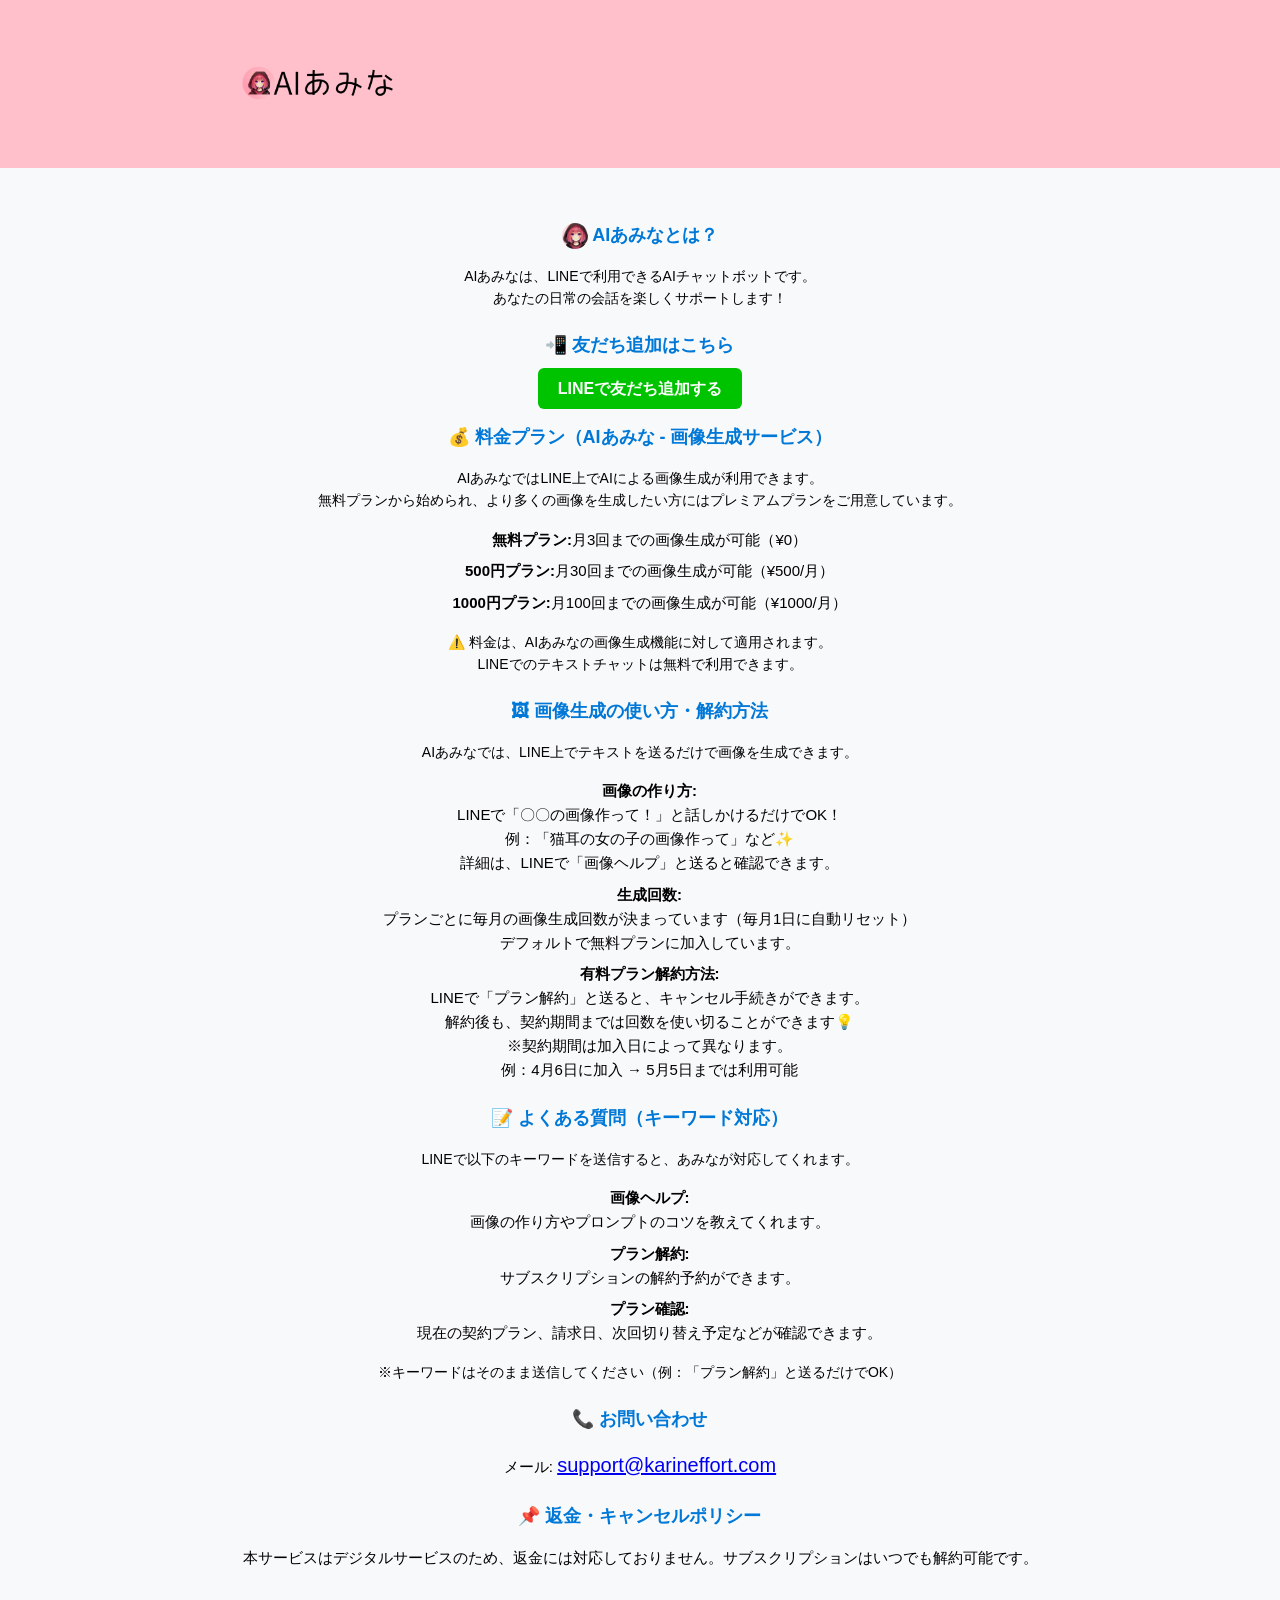
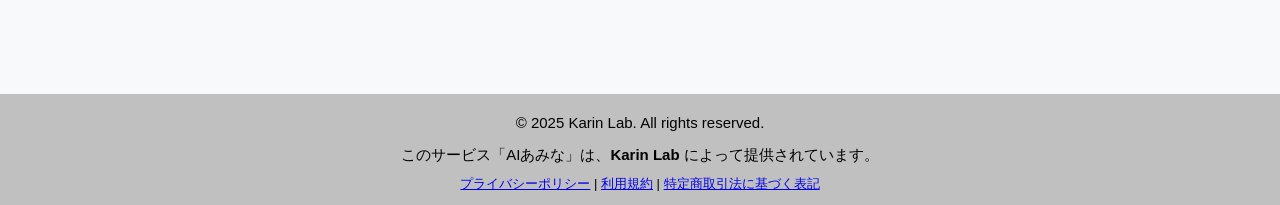
==== index.html @ 881b675d "Initial migration of AI Amina site Co-Authored-By: Claude Sonnet 4.6 <noreply@anthropic.com>" ====
<!DOCTYPE html>
<html lang="ja">
<head>
    <meta charset="UTF-8">
    <meta name="viewport" content="width=device-width, initial-scale=1.0">
    <meta name="description" content="AIあみなは、LINEで使えるAIチャットボットです。雑談や相談ができるだけでなく、アニメ風の画像も生成できます。無料プランあり。LINEで癒し系AIと話してみよう！">
    <meta name="google-site-verification" content="UR9AKXndNrSFl04kPsN54K4czgOaKLCCL823sKUUVfA" />
    <meta name="robots" content="index, follow">
    <title>AIあみな｜LINEで話せるAIチャットボット｜画像生成・雑談対応</title>
    <link rel="canonical" href="https://karin-lab.netlify.app/ai_amina/" />
    <link rel="stylesheet" href="style.css">
    <link rel="icon" type="image/x-icon" href="/ai_amina/favicon.ico">
</head>
<body>

  <header id="header">
    <div class="container header-flex">
      <a href="/ai_amina/" class="logo-link">
        <img src="images/AI_amina_logo.png" alt="AIあみな ロゴ" class="site-logo" />
      </a>
    </div>
</header>

    <div class="container">
        <h2><img src="images/AI_Amina_1.png" alt="AIあみなアイコン" class="circle-icon">
             AIあみなとは？
        </h2>
        <p>AIあみなは、LINEで利用できるAIチャットボットです。
          <br>あなたの日常の会話を楽しくサポートします！
        </p>

        <h2>📲 友だち追加はこちら</h2>
        <div class="qr-code">
        <a href="https://page.line.me/349hkgne" target="_blank" style="background-color: #00c300; color: white; padding: 12px 20px; border-radius: 6px; text-decoration: none; font-weight: bold;">
            LINEで友だち追加する
        </a>
        </div>

        <h2>💰 料金プラン（AIあみな - 画像生成サービス）</h2>
        <p>AIあみなではLINE上でAIによる画像生成が利用できます。<br>
          無料プランから始められ、より多くの画像を生成したい方にはプレミアムプランをご用意しています。
        </p>
        <ul>
            <li><strong class="plan-name">無料プラン:</strong><span class="plan-desc">月3回までの画像生成が可能（¥0）</span></li>
            <li><strong class="plan-name">500円プラン:</strong><span class="plan-desc">月30回までの画像生成が可能（¥500/月）</span></li>
            <li><strong class="plan-name">1000円プラン:</strong><span class="plan-desc">月100回までの画像生成が可能（¥1000/月）</span></li>
          </ul>
        <p>⚠️ 料金は、AIあみなの画像生成機能に対して適用されます。<br>LINEでのテキストチャットは無料で利用できます。</p>
        

        <div class="image_plan">
        <h2>🖼 画像生成の使い方・解約方法</h2>
        <p>AIあみなでは、LINE上でテキストを送るだけで画像を生成できます。</p>
        <ul>
          <li><strong>画像の作り方:</strong><br>
            LINEで「〇〇の画像作って！」と話しかけるだけでOK！<br>
            例：「猫耳の女の子の画像作って」など✨<br>
            詳細は、LINEで「画像ヘルプ」と送ると確認できます。
          </li>
          <li><strong>生成回数:</strong><br>
            プランごとに毎月の画像生成回数が決まっています（毎月1日に自動リセット）<br>
            デフォルトで無料プランに加入しています。
          </li>
          <li><strong>有料プラン解約方法:</strong><br>
            LINEで「プラン解約」と送ると、キャンセル手続きができます。<br>
            解約後も、契約期間までは回数を使い切ることができます💡<br>
            ※契約期間は加入日によって異なります。<br>
            例：4月6日に加入 → 5月5日までは利用可能
          </li>
        </ul>
      </div>

      <div class="help">
      <h2>📝 よくある質問（キーワード対応）</h2>
      <p>LINEで以下のキーワードを送信すると、あみなが対応してくれます。</p>
      <ul>
        <li><strong>画像ヘルプ:</strong><br>画像の作り方やプロンプトのコツを教えてくれます。</li>
        <li><strong>プラン解約:</strong><br>サブスクリプションの解約予約ができます。</li>
        <li><strong>プラン確認:</strong><br>現在の契約プラン、請求日、次回切り替え予定などが確認できます。</li>
      </ul>
      <p>※キーワードはそのまま送信してください（例：「プラン解約」と送るだけでOK）</p>
    </div>

        <div class="contact">
        <h2>📞 お問い合わせ</h2>
        <p>メール: 
            <a href="mailto:support@karineffort.com?subject=【AIあみな】サポートへのお問い合わせ&body=件名は変えずにお問い合わせ内容を送信してください">
              support@karineffort.com
            </a>
          </p>

        <h2>📌 返金・キャンセルポリシー</h2>
        <p>本サービスはデジタルサービスのため、返金には対応しておりません。サブスクリプションはいつでも解約可能です。</p>
      </div>

    </div>

    <div class="footer">
        <p>© 2025 Karin Lab. All rights reserved.</p>
        <p>このサービス「AIあみな」は、<strong>Karin Lab</strong> によって提供されています。</p>
      
        <div class="footer-links">
            <div class="footer-inline-links">
              <a href="pryvacy/anima-privacy-policy.html">プライバシーポリシー</a> | 
              <a href="terms/amina-terms-of-service.html">利用規約</a> | 
              <a href="law/amina-law.html">特定商取引法に基づく表記</a>
            </div>
          </div>
      </div>

</body>
</html>
---- style.css ----
body {
    font-family: Arial, sans-serif;
    margin: 0;
    padding: 0;
    background-color: #f8f9fa;
    text-align: center;
    line-height: 1.6;
    position: relative;
  }

  #header {
    background-color: #ffc0cb;
    color: #2c2c54;
    padding: 40px 0;
    position: sticky;
    top: 0;
    z-index: 999;
  }
  
  #header .container {
    background-color: #ffc0cb;
    margin: auto;
    
    display: block;
  }

  .header-flex {
    display: flex;
    align-items: center;
    justify-content: flex-start;
    padding: 8px 0;
  }

  .logo-link {
    display: inline-block;
  }
  .site-logo {
    height: 48px;
    width: auto;
  }
  
  #header .home-link {
    position: absolute;
    left: 0;
    bottom: 0;
    font-size: 14px;
    color: #fff;
    text-decoration: underline;
    font-weight: bold;
    padding: 4px 10px;
    transition: all 0.2s ease;
  }
  
  #header nav a {
    color: #fff;
    text-decoration: none;
    margin-left: 16px;
    font-weight: bold;
  }

  .container {
    max-width: 800px;
    margin: 16px auto;
    padding: 16px;
    background: #f8f9fa;
    text-align: left;
  }
  .container p {
    text-align: center;
    font-size: 14px;
  }
  h2 {
    text-align: center;
    color: #0078d7;
    font-size: 18px;
    margin-top: 1.2em;
  }
  p, li {
    font-size: 15px;
    margin: 0.5em 0;
    text-align: center;
  }
  ul {
    padding-left: 1.2em;
    list-style: none;
  }
  .circle-icon {
    width: 26px;
    height: 26px;
    border-radius: 50%;
    object-fit: cover;
    vertical-align: middle;
  }
  .qr-code {
    text-align: center;
    margin: 16px 0;
  }
  .qr-code img {
    width: 160px;
    height: 160px;
    max-width: 90%;
  }
  .contact p {
      font-size: 15px;
    }
    .contact a {
      font-size: 20px;
    }
  .footer {
    margin-top: 100px;
    padding: 10px;
    background-color: #c0c0c0;
    font-size: 13px;
    text-align: center;
    
  }
  .footer-links {
  text-align: center;
  }

  /* 特定商取引法 */
  .law-body {
    font-family: Arial, sans-serif;
    margin: 0;
    padding: 0;
    background-color: #f8f9fa;
    position: relative;
  }
  .law-container {
    max-width: 800px;
    margin: auto;
    margin-top: 100px;
    background: white;
    padding: 20px;
    border-radius: 8px;
    box-shadow: 0 0 10px rgba(0,0,0,0.1);
  }

  .law-container h2 {
    color: #0078d7;
  }

  table {
    width: 100%;
    border-collapse: collapse;
    margin-top: 20px;
  }

  table th,
  table td {
    padding: 10px;
    border: 1px solid #ccc;
    text-align: left;
    vertical-align: top;
    font-size: 14px;
  }
  
  table th {
    background-color: #f8f8f8;
    width: 30%;
  }



  /* レスポンシブ */
  @media (max-width: 480px) {
    .header-image img {
      height: auto;
      max-height: 200px;
      object-fit: cover;
    }
    /* メインコンテンツ */
    .container {
      padding: 14px;
      margin: 12px;
    }
    .container p {
    text-align: center;
    font-size: 12px;
  }
    h2 {
      text-align: center;
      font-size: 16px;
    }
    p, li {
      font-size: 14px;
    }
    .qr-code img {
      width: 140px;
      height: 140px;
    }
    ul {
      padding-left: 1em; /* 少し詰める */
    }
    ul li {
      margin-bottom: 10px;
      font-size: 15px; /* スマホ用に文字を小さめに */
      line-height: 1.4;
    }
    ul li strong {
      font-weight: bold;
      font-size: 16px; /* 強調部分も詰めておく */
    }
    .plan-name::after {
      content: "";
      display: block; /* 改行 */
    }
    .plan-desc {
      display: block;
      margin-left: 1em; /* 説明を少しインデント */
    }
    .image_plan li {
      font-size: 12px;
    }
    .image_plan li:nth-child(2) {
      font-size: 14px;
    }
    .image_plan li:nth-child(3) {
      font-size: 11px;
    }
    .help li {
      font-size: 13px;
    }
    .help li:nth-child(2) {
      font-size: 16px;
    }
    .help p {
      font-size: 16px;
    }
    .contact p {
      font-size: 14px;
    }
    .contact a {
      font-size: 17px;
    }

    /* フッター */
    .footer {
      font-size: 12px;
      padding: 8px;
    }
    .footer p {
      font-size: 11px;
    }
    .footer-inline-links {
      display: inline-block;
    }
    .footer-law-link {
      margin-top: 5px;
      display: block;
    }
  
 }
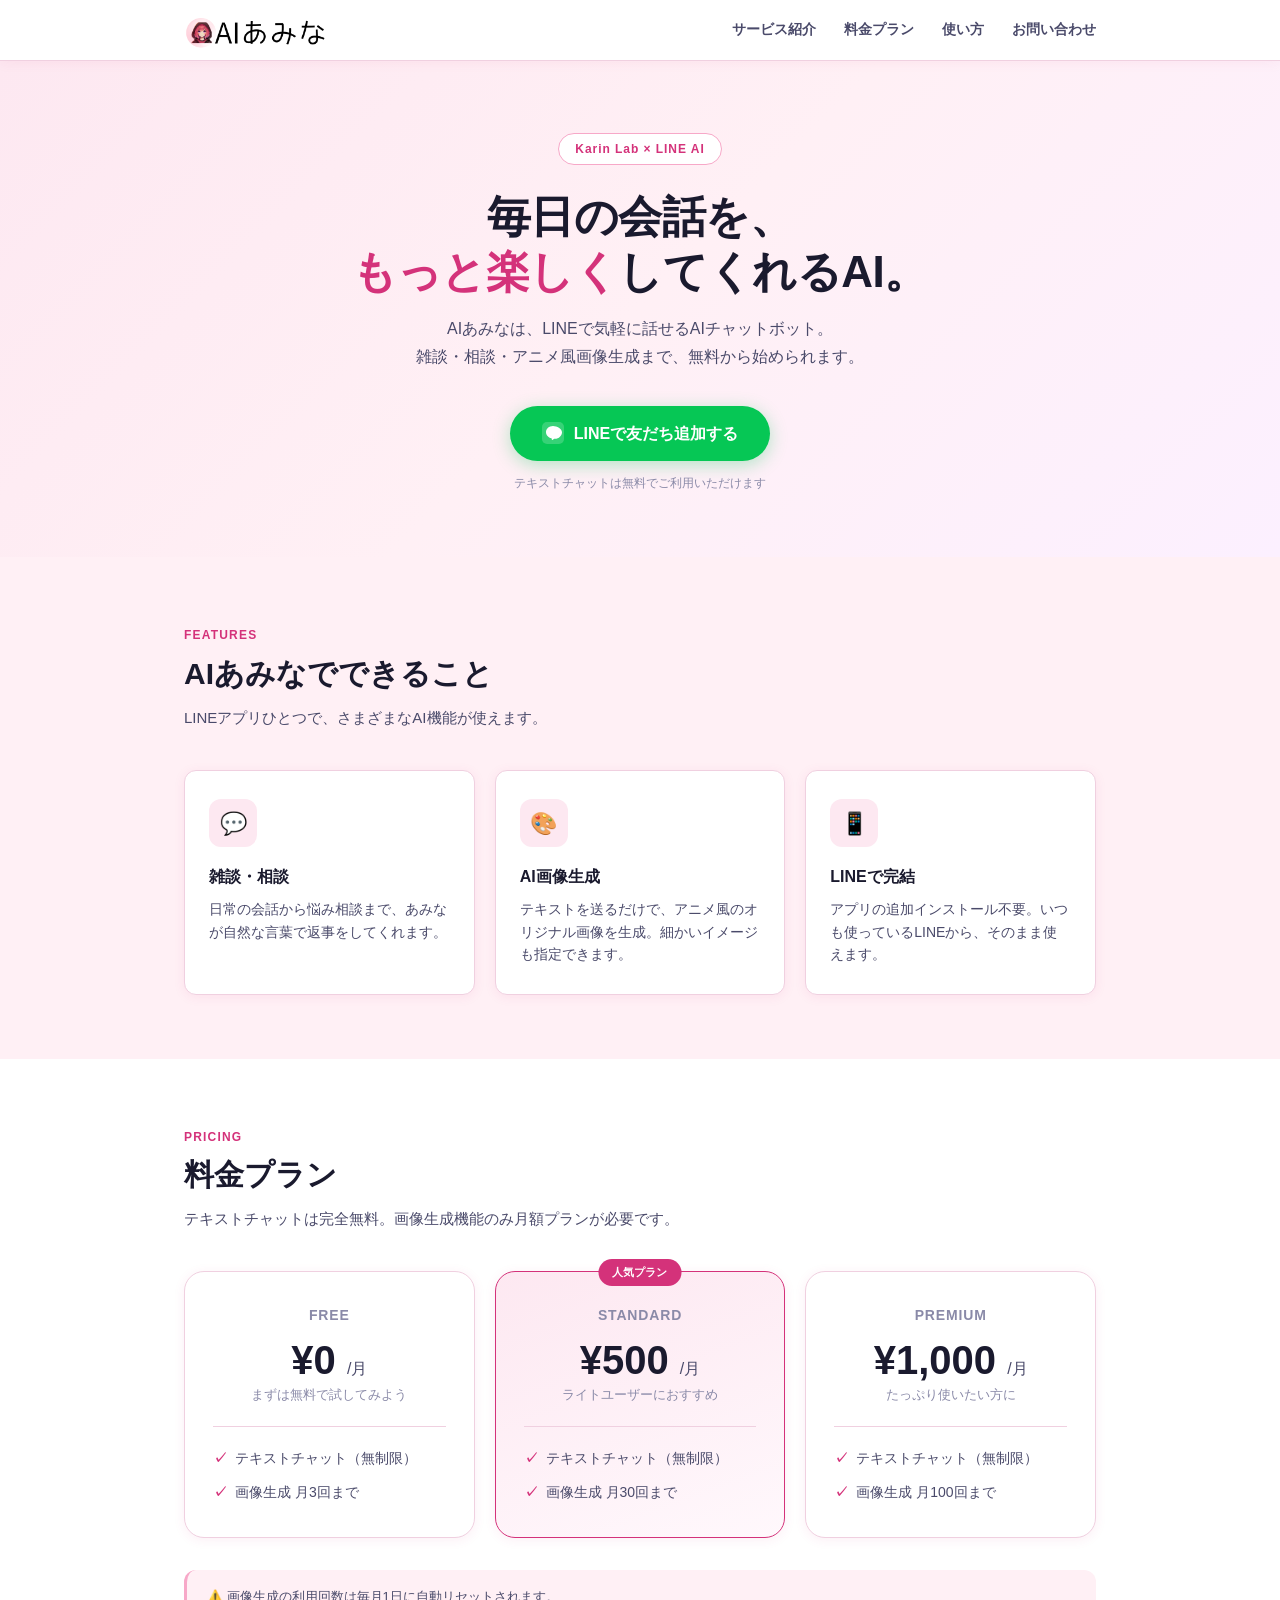
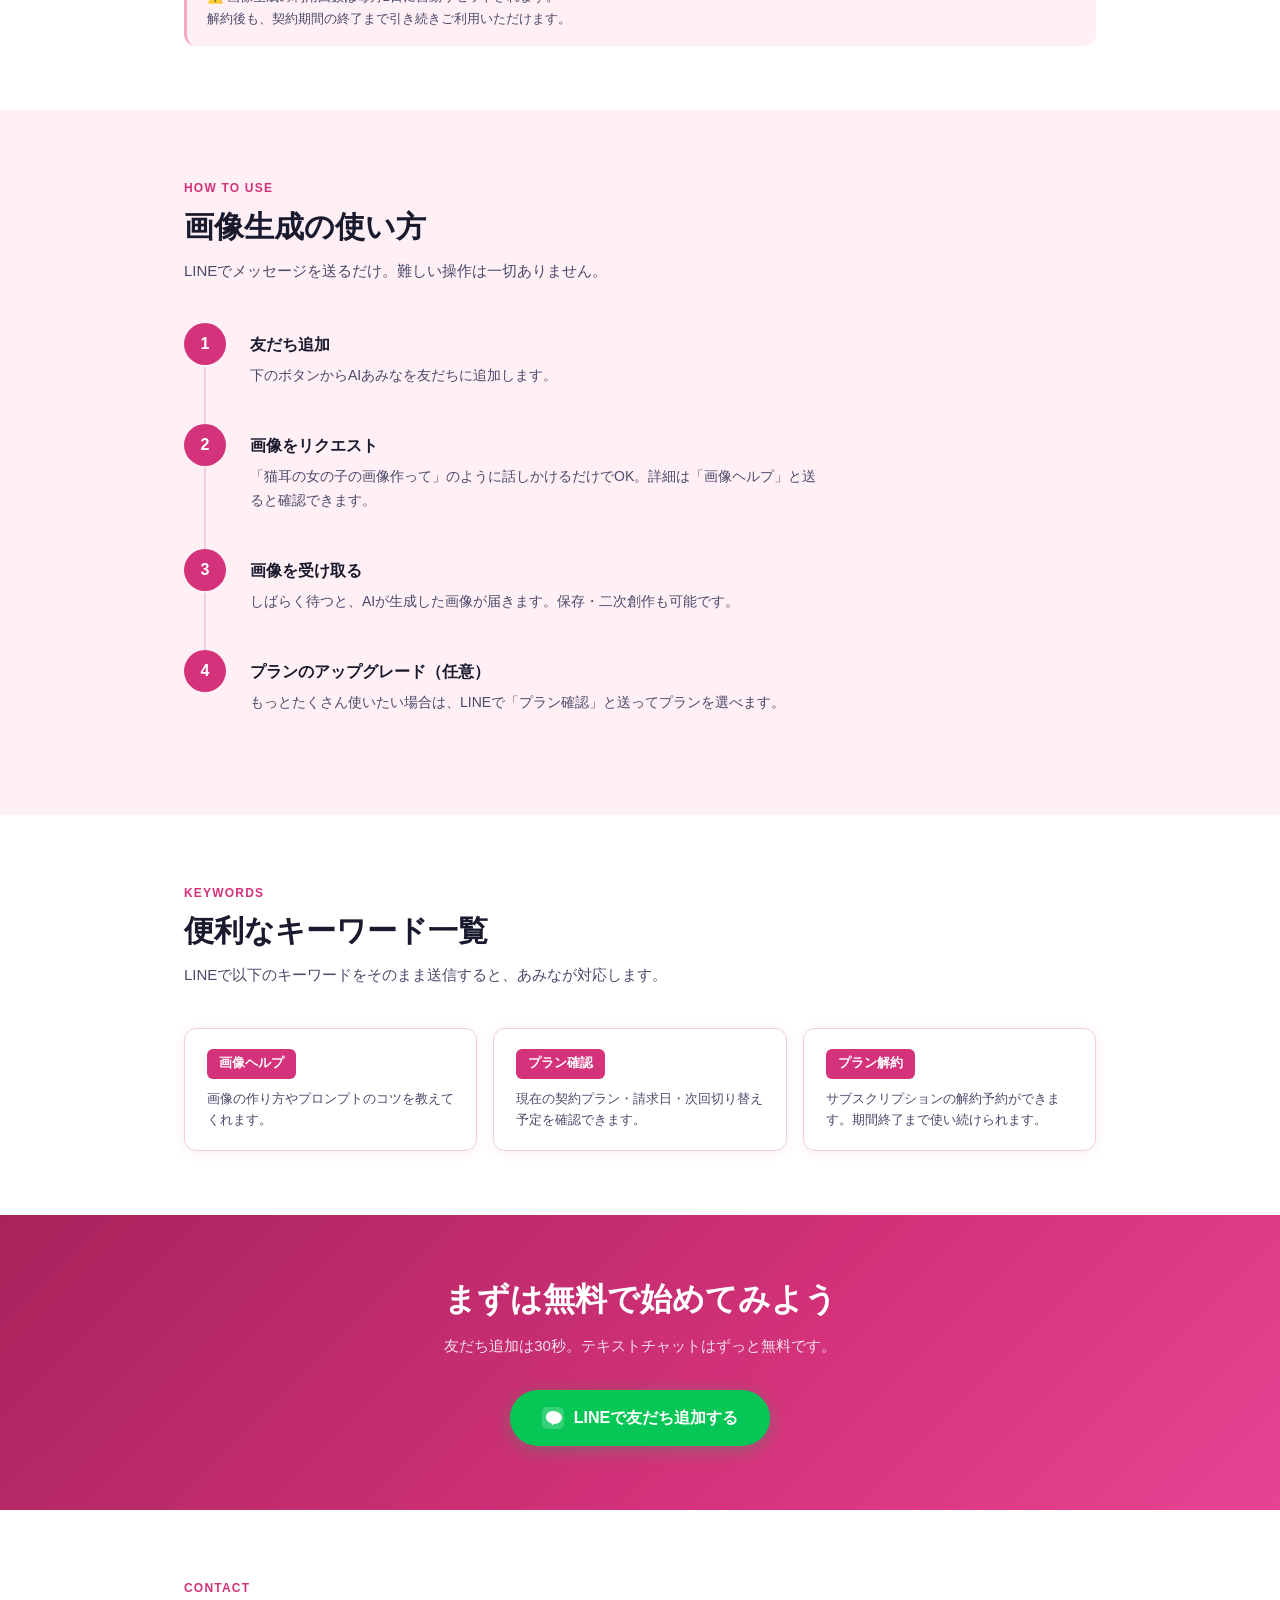
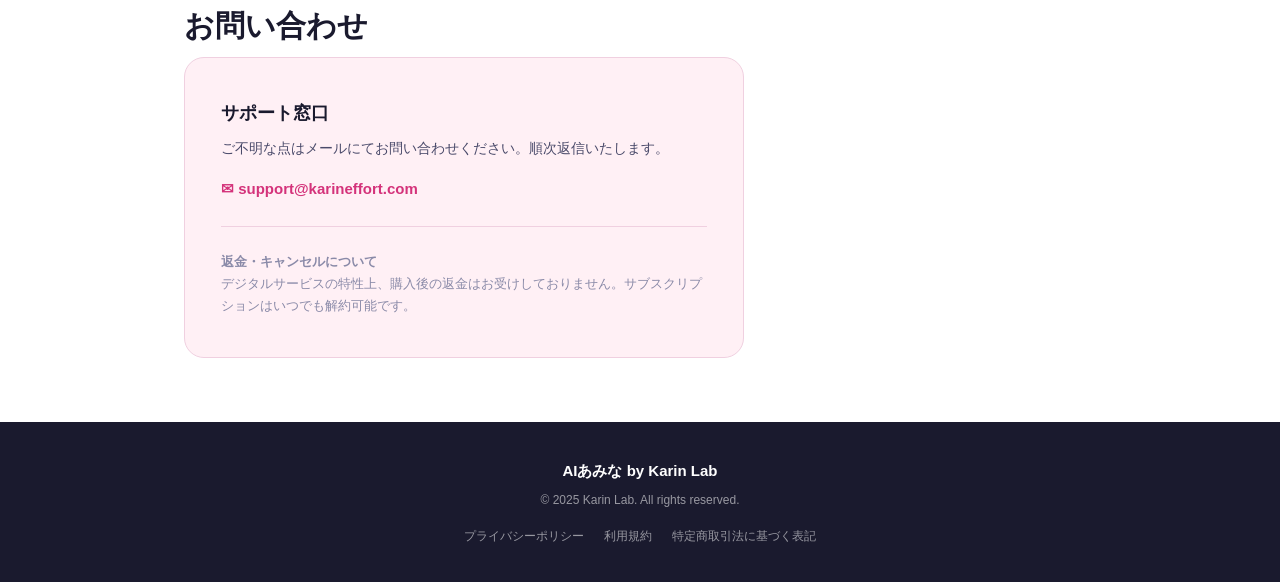
==== commit 3a94f68f: "Redesign LP with pink brand theme, add nav + hamburger menu, add CLAUDE.md - Full visual redesign us" ====
--- a/index.html
+++ b/index.html
@@ -1,112 +1,270 @@
 <!DOCTYPE html>
 <html lang="ja">
 <head>
-    <meta charset="UTF-8">
-    <meta name="viewport" content="width=device-width, initial-scale=1.0">
-    <meta name="description" content="AIあみなは、LINEで使えるAIチャットボットです。雑談や相談ができるだけでなく、アニメ風の画像も生成できます。無料プランあり。LINEで癒し系AIと話してみよう！">
-    <meta name="google-site-verification" content="UR9AKXndNrSFl04kPsN54K4czgOaKLCCL823sKUUVfA" />
-    <meta name="robots" content="index, follow">
-    <title>AIあみな｜LINEで話せるAIチャットボット｜画像生成・雑談対応</title>
-    <link rel="canonical" href="https://karin-lab.netlify.app/ai_amina/" />
-    <link rel="stylesheet" href="style.css">
-    <link rel="icon" type="image/x-icon" href="/ai_amina/favicon.ico">
+  <meta charset="UTF-8">
+  <meta name="viewport" content="width=device-width, initial-scale=1.0">
+  <meta name="description" content="AIあみなは、LINEで使えるAIチャットボットです。雑談や相談ができるだけでなく、アニメ風の画像も生成できます。無料プランあり。LINEで癒し系AIと話してみよう！">
+  <meta name="google-site-verification" content="UR9AKXndNrSFl04kPsN54K4czgOaKLCCL823sKUUVfA" />
+  <meta name="robots" content="index, follow">
+  <title>AIあみな｜LINEで話せるAIチャットボット｜画像生成・雑談対応</title>
+  <link rel="canonical" href="https://tatsu00157.github.io/AI_amina/" />
+  <link rel="stylesheet" href="style.css">
+  <link rel="icon" type="image/x-icon" href="favicon.ico">
 </head>
 <body>
 
-  <header id="header">
-    <div class="container header-flex">
-      <a href="/ai_amina/" class="logo-link">
-        <img src="images/AI_amina_logo.png" alt="AIあみな ロゴ" class="site-logo" />
-      </a>
-    </div>
+<!-- ========== Header ========== -->
+<header id="header">
+  <div class="header-inner">
+    <a href="index.html" class="logo-link">
+      <img src="images/AI_amina_logo.png" alt="AIあみな ロゴ" class="site-logo">
+    </a>
+
+    <!-- PC nav -->
+    <nav class="header-nav">
+      <a href="#features">サービス紹介</a>
+      <a href="#pricing">料金プラン</a>
+      <a href="#howto">使い方</a>
+      <a href="#contact">お問い合わせ</a>
+    </nav>
+
+    <!-- Hamburger (mobile only) -->
+    <button class="hamburger" id="hamburger" aria-label="メニューを開く" aria-expanded="false">
+      <span></span>
+      <span></span>
+      <span></span>
+    </button>
+  </div>
+
+  <!-- Mobile drawer -->
+  <div class="mobile-menu" id="mobileMenu">
+    <nav class="mobile-nav">
+      <a href="#features" class="mobile-nav-link">サービス紹介</a>
+      <a href="#pricing" class="mobile-nav-link">料金プラン</a>
+      <a href="#howto" class="mobile-nav-link">使い方</a>
+      <a href="#contact" class="mobile-nav-link">お問い合わせ</a>
+    </nav>
+  </div>
 </header>
 
-    <div class="container">
-        <h2><img src="images/AI_Amina_1.png" alt="AIあみなアイコン" class="circle-icon">
-             AIあみなとは？
-        </h2>
-        <p>AIあみなは、LINEで利用できるAIチャットボットです。
-          <br>あなたの日常の会話を楽しくサポートします！
-        </p>
-
-        <h2>📲 友だち追加はこちら</h2>
-        <div class="qr-code">
-        <a href="https://page.line.me/349hkgne" target="_blank" style="background-color: #00c300; color: white; padding: 12px 20px; border-radius: 6px; text-decoration: none; font-weight: bold;">
-            LINEで友だち追加する
-        </a>
-        </div>
-
-        <h2>💰 料金プラン（AIあみな - 画像生成サービス）</h2>
-        <p>AIあみなではLINE上でAIによる画像生成が利用できます。<br>
-          無料プランから始められ、より多くの画像を生成したい方にはプレミアムプランをご用意しています。
-        </p>
-        <ul>
-            <li><strong class="plan-name">無料プラン:</strong><span class="plan-desc">月3回までの画像生成が可能（¥0）</span></li>
-            <li><strong class="plan-name">500円プラン:</strong><span class="plan-desc">月30回までの画像生成が可能（¥500/月）</span></li>
-            <li><strong class="plan-name">1000円プラン:</strong><span class="plan-desc">月100回までの画像生成が可能（¥1000/月）</span></li>
-          </ul>
-        <p>⚠️ 料金は、AIあみなの画像生成機能に対して適用されます。<br>LINEでのテキストチャットは無料で利用できます。</p>
-        
-
-        <div class="image_plan">
-        <h2>🖼 画像生成の使い方・解約方法</h2>
-        <p>AIあみなでは、LINE上でテキストを送るだけで画像を生成できます。</p>
-        <ul>
-          <li><strong>画像の作り方:</strong><br>
-            LINEで「〇〇の画像作って！」と話しかけるだけでOK！<br>
-            例：「猫耳の女の子の画像作って」など✨<br>
-            詳細は、LINEで「画像ヘルプ」と送ると確認できます。
-          </li>
-          <li><strong>生成回数:</strong><br>
-            プランごとに毎月の画像生成回数が決まっています（毎月1日に自動リセット）<br>
-            デフォルトで無料プランに加入しています。
-          </li>
-          <li><strong>有料プラン解約方法:</strong><br>
-            LINEで「プラン解約」と送ると、キャンセル手続きができます。<br>
-            解約後も、契約期間までは回数を使い切ることができます💡<br>
-            ※契約期間は加入日によって異なります。<br>
-            例：4月6日に加入 → 5月5日までは利用可能
-          </li>
-        </ul>
-      </div>
-
-      <div class="help">
-      <h2>📝 よくある質問（キーワード対応）</h2>
-      <p>LINEで以下のキーワードを送信すると、あみなが対応してくれます。</p>
-      <ul>
-        <li><strong>画像ヘルプ:</strong><br>画像の作り方やプロンプトのコツを教えてくれます。</li>
-        <li><strong>プラン解約:</strong><br>サブスクリプションの解約予約ができます。</li>
-        <li><strong>プラン確認:</strong><br>現在の契約プラン、請求日、次回切り替え予定などが確認できます。</li>
+<!-- ========== Hero ========== -->
+<section class="hero">
+  <span class="hero-badge">Karin Lab × LINE AI</span>
+  <h1>
+    毎日の会話を、<br>
+    <span class="accent">もっと楽しく</span>してくれるAI。
+  </h1>
+  <p class="hero-sub">
+    AIあみなは、LINEで気軽に話せるAIチャットボット。<br>
+    雑談・相談・アニメ風画像生成まで、無料から始められます。
+  </p>
+  <div class="hero-actions">
+    <a href="https://page.line.me/349hkgne" target="_blank" class="btn-line">
+      <svg width="22" height="22" viewBox="0 0 22 22" fill="none" xmlns="http://www.w3.org/2000/svg">
+        <rect width="22" height="22" rx="5" fill="white" fill-opacity="0.2"/>
+        <path d="M11 4C7.134 4 4 6.8 4 10.25c0 2.9 2.3 5.35 5.5 6.1l.4 1.5c.07.27.37.35.57.2l1.8-1.3c.25.03.5.05.73.05C16.866 16.8 20 13.7 20 10.25 20 6.8 14.866 4 11 4z" fill="white"/>
+      </svg>
+      LINEで友だち追加する
+    </a>
+    <span class="hero-note">テキストチャットは無料でご利用いただけます</span>
+  </div>
+</section>
+
+<!-- ========== Features ========== -->
+<div class="features-bg" id="features">
+  <section class="section">
+    <span class="section-label">Features</span>
+    <h2 class="section-title">AIあみなでできること</h2>
+    <p class="section-desc">LINEアプリひとつで、さまざまなAI機能が使えます。</p>
+    <div class="features-grid">
+      <div class="feature-card">
+        <div class="feature-icon">💬</div>
+        <h3>雑談・相談</h3>
+        <p>日常の会話から悩み相談まで、あみなが自然な言葉で返事をしてくれます。</p>
+      </div>
+      <div class="feature-card">
+        <div class="feature-icon">🎨</div>
+        <h3>AI画像生成</h3>
+        <p>テキストを送るだけで、アニメ風のオリジナル画像を生成。細かいイメージも指定できます。</p>
+      </div>
+      <div class="feature-card">
+        <div class="feature-icon">📱</div>
+        <h3>LINEで完結</h3>
+        <p>アプリの追加インストール不要。いつも使っているLINEから、そのまま使えます。</p>
+      </div>
+    </div>
+  </section>
+</div>
+
+<!-- ========== Pricing ========== -->
+<section class="section" id="pricing">
+  <span class="section-label">Pricing</span>
+  <h2 class="section-title">料金プラン</h2>
+  <p class="section-desc">テキストチャットは完全無料。画像生成機能のみ月額プランが必要です。</p>
+  <div class="pricing-grid">
+    <!-- Free -->
+    <div class="plan-card">
+      <p class="plan-name">Free</p>
+      <p class="plan-price">¥0 <span>/月</span></p>
+      <p class="plan-unit">まずは無料で試してみよう</p>
+      <hr class="plan-divider">
+      <ul class="plan-features">
+        <li>テキストチャット（無制限）</li>
+        <li>画像生成 月3回まで</li>
       </ul>
-      <p>※キーワードはそのまま送信してください（例：「プラン解約」と送るだけでOK）</p>
-    </div>
-
-        <div class="contact">
-        <h2>📞 お問い合わせ</h2>
-        <p>メール: 
-            <a href="mailto:support@karineffort.com?subject=【AIあみな】サポートへのお問い合わせ&body=件名は変えずにお問い合わせ内容を送信してください">
-              support@karineffort.com
-            </a>
-          </p>
-
-        <h2>📌 返金・キャンセルポリシー</h2>
-        <p>本サービスはデジタルサービスのため、返金には対応しておりません。サブスクリプションはいつでも解約可能です。</p>
-      </div>
-
-    </div>
-
-    <div class="footer">
-        <p>© 2025 Karin Lab. All rights reserved.</p>
-        <p>このサービス「AIあみな」は、<strong>Karin Lab</strong> によって提供されています。</p>
-      
-        <div class="footer-links">
-            <div class="footer-inline-links">
-              <a href="pryvacy/anima-privacy-policy.html">プライバシーポリシー</a> | 
-              <a href="terms/amina-terms-of-service.html">利用規約</a> | 
-              <a href="law/amina-law.html">特定商取引法に基づく表記</a>
-            </div>
-          </div>
-      </div>
+    </div>
+    <!-- 500 -->
+    <div class="plan-card featured">
+      <span class="plan-badge">人気プラン</span>
+      <p class="plan-name">Standard</p>
+      <p class="plan-price">¥500 <span>/月</span></p>
+      <p class="plan-unit">ライトユーザーにおすすめ</p>
+      <hr class="plan-divider">
+      <ul class="plan-features">
+        <li>テキストチャット（無制限）</li>
+        <li>画像生成 月30回まで</li>
+      </ul>
+    </div>
+    <!-- 1000 -->
+    <div class="plan-card">
+      <p class="plan-name">Premium</p>
+      <p class="plan-price">¥1,000 <span>/月</span></p>
+      <p class="plan-unit">たっぷり使いたい方に</p>
+      <hr class="plan-divider">
+      <ul class="plan-features">
+        <li>テキストチャット（無制限）</li>
+        <li>画像生成 月100回まで</li>
+      </ul>
+    </div>
+  </div>
+  <p class="plan-note">
+    ⚠️ 画像生成の利用回数は毎月1日に自動リセットされます。<br>
+    解約後も、契約期間の終了まで引き続きご利用いただけます。
+  </p>
+</section>
+
+<!-- ========== How to use ========== -->
+<div class="howto-bg" id="howto">
+  <section class="section">
+    <span class="section-label">How to Use</span>
+    <h2 class="section-title">画像生成の使い方</h2>
+    <p class="section-desc">LINEでメッセージを送るだけ。難しい操作は一切ありません。</p>
+    <div class="steps">
+      <div class="step">
+        <div class="step-num">1</div>
+        <div class="step-body">
+          <h3>友だち追加</h3>
+          <p>下のボタンからAIあみなを友だちに追加します。</p>
+        </div>
+      </div>
+      <div class="step">
+        <div class="step-num">2</div>
+        <div class="step-body">
+          <h3>画像をリクエスト</h3>
+          <p>「猫耳の女の子の画像作って」のように話しかけるだけでOK。詳細は「画像ヘルプ」と送ると確認できます。</p>
+        </div>
+      </div>
+      <div class="step">
+        <div class="step-num">3</div>
+        <div class="step-body">
+          <h3>画像を受け取る</h3>
+          <p>しばらく待つと、AIが生成した画像が届きます。保存・二次創作も可能です。</p>
+        </div>
+      </div>
+      <div class="step">
+        <div class="step-num">4</div>
+        <div class="step-body">
+          <h3>プランのアップグレード（任意）</h3>
+          <p>もっとたくさん使いたい場合は、LINEで「プラン確認」と送ってプランを選べます。</p>
+        </div>
+      </div>
+    </div>
+  </section>
+</div>
+
+<!-- ========== Keywords ========== -->
+<section class="section">
+  <span class="section-label">Keywords</span>
+  <h2 class="section-title">便利なキーワード一覧</h2>
+  <p class="section-desc">LINEで以下のキーワードをそのまま送信すると、あみなが対応します。</p>
+  <div class="keywords-grid">
+    <div class="keyword-card">
+      <span class="keyword-tag">画像ヘルプ</span>
+      <p>画像の作り方やプロンプトのコツを教えてくれます。</p>
+    </div>
+    <div class="keyword-card">
+      <span class="keyword-tag">プラン確認</span>
+      <p>現在の契約プラン・請求日・次回切り替え予定を確認できます。</p>
+    </div>
+    <div class="keyword-card">
+      <span class="keyword-tag">プラン解約</span>
+      <p>サブスクリプションの解約予約ができます。期間終了まで使い続けられます。</p>
+    </div>
+  </div>
+</section>
+
+<!-- ========== CTA Banner ========== -->
+<div class="cta-banner">
+  <h2>まずは無料で始めてみよう</h2>
+  <p>友だち追加は30秒。テキストチャットはずっと無料です。</p>
+  <a href="https://page.line.me/349hkgne" target="_blank" class="btn-line">
+    <svg width="22" height="22" viewBox="0 0 22 22" fill="none" xmlns="http://www.w3.org/2000/svg">
+      <rect width="22" height="22" rx="5" fill="white" fill-opacity="0.2"/>
+      <path d="M11 4C7.134 4 4 6.8 4 10.25c0 2.9 2.3 5.35 5.5 6.1l.4 1.5c.07.27.37.35.57.2l1.8-1.3c.25.03.5.05.73.05C16.866 16.8 20 13.7 20 10.25 20 6.8 14.866 4 11 4z" fill="white"/>
+    </svg>
+    LINEで友だち追加する
+  </a>
+</div>
+
+<!-- ========== Contact ========== -->
+<section class="section" id="contact">
+  <span class="section-label">Contact</span>
+  <h2 class="section-title">お問い合わせ</h2>
+  <div class="contact-box">
+    <h3>サポート窓口</h3>
+    <p>ご不明な点はメールにてお問い合わせください。順次返信いたします。</p>
+    <a href="mailto:support@karineffort.com?subject=【AIあみな】サポートへのお問い合わせ&body=件名は変えずにお問い合わせ内容を送信してください" class="contact-email">
+      ✉ support@karineffort.com
+    </a>
+    <div class="refund-note">
+      <strong>返金・キャンセルについて</strong><br>
+      デジタルサービスの特性上、購入後の返金はお受けしておりません。サブスクリプションはいつでも解約可能です。
+    </div>
+  </div>
+</section>
+
+<!-- ========== Footer ========== -->
+<footer class="footer">
+  <div class="footer-inner">
+    <p class="footer-brand">AIあみな by Karin Lab</p>
+    <p class="footer-copy">© 2025 Karin Lab. All rights reserved.</p>
+    <div class="footer-inline-links">
+      <a href="pryvacy/anima-privacy-policy.html">プライバシーポリシー</a>
+      <a href="terms/amina-terms-of-service.html">利用規約</a>
+      <a href="law/amina-law.html">特定商取引法に基づく表記</a>
+    </div>
+  </div>
+</footer>
+
+<script>
+  const hamburger = document.getElementById('hamburger');
+  const mobileMenu = document.getElementById('mobileMenu');
+
+  hamburger.addEventListener('click', () => {
+    const isOpen = hamburger.classList.toggle('is-open');
+    mobileMenu.classList.toggle('is-open');
+    hamburger.setAttribute('aria-expanded', isOpen);
+  });
+
+  // メニュー項目タップで閉じる
+  document.querySelectorAll('.mobile-nav-link').forEach(link => {
+    link.addEventListener('click', () => {
+      hamburger.classList.remove('is-open');
+      mobileMenu.classList.remove('is-open');
+      hamburger.setAttribute('aria-expanded', false);
+    });
+  });
+</script>
 
 </body>
 </html>
--- a/style.css
+++ b/style.css
@@ -1,253 +1,665 @@
+/* ============================================================
+   AI Amina — Design System
+   Primary: #D4327A  Surface: #FFF0F5  Dark: #1A1A2E
+   ============================================================ */
+
+/* ---------- Reset & Base ---------- */
+*, *::before, *::after { box-sizing: border-box; margin: 0; padding: 0; }
+
+:root {
+  --pink:        #D4327A;
+  --pink-dark:   #A8235C;
+  --pink-light:  #F7A8C8;
+  --pink-bg:     #FFF0F5;
+  --pink-card:   #FDE8F1;
+  --dark:        #1A1A2E;
+  --mid:         #4A4A6A;
+  --muted:       #8A8AA8;
+  --line-green:  #06C755;
+  --white:       #FFFFFF;
+  --border:      #F0D0E0;
+  --radius:      12px;
+  --radius-lg:   20px;
+  --shadow:      0 4px 24px rgba(212,50,122,0.10);
+  --shadow-card: 0 2px 12px rgba(212,50,122,0.08);
+}
+
+html { scroll-behavior: smooth; }
+
 body {
-    font-family: Arial, sans-serif;
-    margin: 0;
-    padding: 0;
-    background-color: #f8f9fa;
-    text-align: center;
-    line-height: 1.6;
-    position: relative;
-  }
-
-  #header {
-    background-color: #ffc0cb;
-    color: #2c2c54;
-    padding: 40px 0;
-    position: sticky;
-    top: 0;
-    z-index: 999;
-  }
-  
-  #header .container {
-    background-color: #ffc0cb;
-    margin: auto;
-    
-    display: block;
-  }
-
-  .header-flex {
-    display: flex;
-    align-items: center;
-    justify-content: flex-start;
-    padding: 8px 0;
-  }
-
-  .logo-link {
-    display: inline-block;
-  }
-  .site-logo {
-    height: 48px;
-    width: auto;
-  }
-  
-  #header .home-link {
-    position: absolute;
-    left: 0;
-    bottom: 0;
-    font-size: 14px;
-    color: #fff;
-    text-decoration: underline;
-    font-weight: bold;
-    padding: 4px 10px;
-    transition: all 0.2s ease;
-  }
-  
-  #header nav a {
-    color: #fff;
-    text-decoration: none;
-    margin-left: 16px;
-    font-weight: bold;
-  }
-
-  .container {
-    max-width: 800px;
-    margin: 16px auto;
-    padding: 16px;
-    background: #f8f9fa;
-    text-align: left;
-  }
-  .container p {
-    text-align: center;
-    font-size: 14px;
-  }
-  h2 {
-    text-align: center;
-    color: #0078d7;
-    font-size: 18px;
-    margin-top: 1.2em;
-  }
-  p, li {
-    font-size: 15px;
-    margin: 0.5em 0;
-    text-align: center;
-  }
-  ul {
-    padding-left: 1.2em;
-    list-style: none;
-  }
-  .circle-icon {
-    width: 26px;
-    height: 26px;
-    border-radius: 50%;
-    object-fit: cover;
-    vertical-align: middle;
-  }
-  .qr-code {
-    text-align: center;
-    margin: 16px 0;
-  }
-  .qr-code img {
-    width: 160px;
-    height: 160px;
-    max-width: 90%;
-  }
-  .contact p {
-      font-size: 15px;
-    }
-    .contact a {
-      font-size: 20px;
-    }
-  .footer {
-    margin-top: 100px;
-    padding: 10px;
-    background-color: #c0c0c0;
-    font-size: 13px;
-    text-align: center;
-    
-  }
-  .footer-links {
+  font-family: 'Helvetica Neue', Arial, 'Hiragino Kaku Gothic ProN', 'Hiragino Sans', Meiryo, sans-serif;
+  background: var(--white);
+  color: var(--dark);
+  line-height: 1.7;
+  font-size: 15px;
+}
+
+a { color: var(--pink); text-decoration: none; }
+a:hover { color: var(--pink-dark); }
+
+img { max-width: 100%; display: block; }
+
+/* ---------- Header ---------- */
+#header {
+  background: var(--white);
+  border-bottom: 1px solid var(--border);
+  position: sticky;
+  top: 0;
+  z-index: 100;
+  box-shadow: 0 2px 12px rgba(212,50,122,0.06);
+}
+
+.header-inner {
+  max-width: 960px;
+  margin: 0 auto;
+  padding: 0 24px;
+  height: 60px;
+  display: flex;
+  align-items: center;
+  justify-content: space-between;
+}
+
+.logo-link { display: flex; align-items: center; }
+.site-logo { height: 44px; width: auto; }
+
+/* PC nav */
+.header-nav {
+  display: flex;
+  align-items: center;
+  gap: 28px;
+}
+
+.header-nav a {
+  font-size: 14px;
+  font-weight: 600;
+  color: var(--mid);
+  transition: color .2s;
+  white-space: nowrap;
+}
+
+.header-nav a:hover { color: var(--pink); }
+
+/* Hamburger button */
+.hamburger {
+  display: none;
+  flex-direction: column;
+  justify-content: center;
+  gap: 5px;
+  width: 36px;
+  height: 36px;
+  background: none;
+  border: none;
+  cursor: pointer;
+  padding: 4px;
+}
+
+.hamburger span {
+  display: block;
+  height: 2px;
+  background: var(--dark);
+  border-radius: 2px;
+  transition: transform .25s, opacity .25s;
+  transform-origin: center;
+}
+
+.hamburger.is-open span:nth-child(1) { transform: translateY(7px) rotate(45deg); }
+.hamburger.is-open span:nth-child(2) { opacity: 0; }
+.hamburger.is-open span:nth-child(3) { transform: translateY(-7px) rotate(-45deg); }
+
+/* Mobile drawer */
+.mobile-menu {
+  display: none;
+  overflow: hidden;
+  max-height: 0;
+  transition: max-height .3s ease;
+  background: var(--white);
+  border-top: 1px solid var(--border);
+}
+
+.mobile-menu.is-open {
+  max-height: 300px;
+}
+
+.mobile-nav {
+  display: flex;
+  flex-direction: column;
+  padding: 8px 0 16px;
+}
+
+.mobile-nav-link {
+  font-size: 15px;
+  font-weight: 600;
+  color: var(--mid);
+  padding: 12px 24px;
+  border-bottom: 1px solid var(--pink-bg);
+  transition: background .15s, color .15s;
+}
+
+.mobile-nav-link:hover {
+  background: var(--pink-bg);
+  color: var(--pink);
+}
+
+/* ---------- Hero ---------- */
+.hero {
+  background: linear-gradient(135deg, #FDE8F1 0%, #FFF0F5 50%, #FCF0FF 100%);
+  padding: 72px 24px 64px;
   text-align: center;
-  }
-
-  /* 特定商取引法 */
-  .law-body {
-    font-family: Arial, sans-serif;
-    margin: 0;
-    padding: 0;
-    background-color: #f8f9fa;
-    position: relative;
-  }
-  .law-container {
-    max-width: 800px;
-    margin: auto;
-    margin-top: 100px;
-    background: white;
-    padding: 20px;
-    border-radius: 8px;
-    box-shadow: 0 0 10px rgba(0,0,0,0.1);
-  }
-
-  .law-container h2 {
-    color: #0078d7;
-  }
-
-  table {
-    width: 100%;
-    border-collapse: collapse;
-    margin-top: 20px;
-  }
-
-  table th,
-  table td {
-    padding: 10px;
-    border: 1px solid #ccc;
-    text-align: left;
-    vertical-align: top;
-    font-size: 14px;
-  }
-  
-  table th {
-    background-color: #f8f8f8;
-    width: 30%;
-  }
-
-
-
-  /* レスポンシブ */
-  @media (max-width: 480px) {
-    .header-image img {
-      height: auto;
-      max-height: 200px;
-      object-fit: cover;
-    }
-    /* メインコンテンツ */
-    .container {
-      padding: 14px;
-      margin: 12px;
-    }
-    .container p {
-    text-align: center;
-    font-size: 12px;
-  }
-    h2 {
-      text-align: center;
-      font-size: 16px;
-    }
-    p, li {
-      font-size: 14px;
-    }
-    .qr-code img {
-      width: 140px;
-      height: 140px;
-    }
-    ul {
-      padding-left: 1em; /* 少し詰める */
-    }
-    ul li {
-      margin-bottom: 10px;
-      font-size: 15px; /* スマホ用に文字を小さめに */
-      line-height: 1.4;
-    }
-    ul li strong {
-      font-weight: bold;
-      font-size: 16px; /* 強調部分も詰めておく */
-    }
-    .plan-name::after {
-      content: "";
-      display: block; /* 改行 */
-    }
-    .plan-desc {
-      display: block;
-      margin-left: 1em; /* 説明を少しインデント */
-    }
-    .image_plan li {
-      font-size: 12px;
-    }
-    .image_plan li:nth-child(2) {
-      font-size: 14px;
-    }
-    .image_plan li:nth-child(3) {
-      font-size: 11px;
-    }
-    .help li {
-      font-size: 13px;
-    }
-    .help li:nth-child(2) {
-      font-size: 16px;
-    }
-    .help p {
-      font-size: 16px;
-    }
-    .contact p {
-      font-size: 14px;
-    }
-    .contact a {
-      font-size: 17px;
-    }
-
-    /* フッター */
-    .footer {
-      font-size: 12px;
-      padding: 8px;
-    }
-    .footer p {
-      font-size: 11px;
-    }
-    .footer-inline-links {
-      display: inline-block;
-    }
-    .footer-law-link {
-      margin-top: 5px;
-      display: block;
-    }
-  
- }
+}
+
+.hero-badge {
+  display: inline-block;
+  background: var(--white);
+  color: var(--pink);
+  font-size: 12px;
+  font-weight: 700;
+  letter-spacing: .08em;
+  padding: 5px 16px;
+  border-radius: 999px;
+  border: 1.5px solid var(--pink-light);
+  margin-bottom: 24px;
+}
+
+.hero h1 {
+  font-size: clamp(28px, 5vw, 44px);
+  font-weight: 800;
+  color: var(--dark);
+  line-height: 1.25;
+  margin-bottom: 16px;
+  letter-spacing: -.01em;
+}
+
+.hero h1 .accent { color: var(--pink); }
+
+.hero-sub {
+  font-size: 16px;
+  color: var(--mid);
+  max-width: 520px;
+  margin: 0 auto 36px;
+}
+
+.hero-actions {
+  display: flex;
+  flex-direction: column;
+  align-items: center;
+  gap: 12px;
+}
+
+.btn-line {
+  display: inline-flex;
+  align-items: center;
+  gap: 10px;
+  background: var(--line-green);
+  color: var(--white);
+  font-size: 16px;
+  font-weight: 700;
+  padding: 14px 32px;
+  border-radius: 999px;
+  box-shadow: 0 4px 18px rgba(6,199,85,0.30);
+  transition: transform .2s, box-shadow .2s;
+}
+.btn-line:hover { transform: translateY(-2px); box-shadow: 0 6px 24px rgba(6,199,85,0.38); color: var(--white); }
+
+.btn-line svg { flex-shrink: 0; }
+
+.hero-note { font-size: 12px; color: var(--muted); }
+
+/* ---------- Section ---------- */
+.section {
+  max-width: 960px;
+  margin: 0 auto;
+  padding: 64px 24px;
+}
+
+.section-label {
+  display: inline-block;
+  color: var(--pink);
+  font-size: 12px;
+  font-weight: 700;
+  letter-spacing: .1em;
+  text-transform: uppercase;
+  margin-bottom: 8px;
+}
+
+.section-title {
+  font-size: clamp(22px, 3.5vw, 30px);
+  font-weight: 800;
+  color: var(--dark);
+  margin-bottom: 12px;
+  line-height: 1.3;
+}
+
+.section-desc {
+  color: var(--mid);
+  font-size: 15px;
+  max-width: 560px;
+  margin-bottom: 40px;
+}
+
+/* ---------- Features ---------- */
+.features-bg { background: var(--pink-bg); }
+
+.features-grid {
+  display: grid;
+  grid-template-columns: repeat(auto-fit, minmax(240px, 1fr));
+  gap: 20px;
+}
+
+.feature-card {
+  background: var(--white);
+  border-radius: var(--radius);
+  padding: 28px 24px;
+  border: 1px solid var(--border);
+  box-shadow: var(--shadow-card);
+}
+
+.feature-icon {
+  width: 48px;
+  height: 48px;
+  background: var(--pink-card);
+  border-radius: 12px;
+  display: flex;
+  align-items: center;
+  justify-content: center;
+  margin-bottom: 16px;
+  font-size: 22px;
+}
+
+.feature-card h3 {
+  font-size: 16px;
+  font-weight: 700;
+  color: var(--dark);
+  margin-bottom: 8px;
+}
+
+.feature-card p {
+  font-size: 14px;
+  color: var(--mid);
+  line-height: 1.6;
+}
+
+/* ---------- Pricing ---------- */
+.pricing-grid {
+  display: grid;
+  grid-template-columns: repeat(auto-fit, minmax(240px, 1fr));
+  gap: 20px;
+  align-items: start;
+}
+
+.plan-card {
+  background: var(--white);
+  border: 1.5px solid var(--border);
+  border-radius: var(--radius-lg);
+  padding: 32px 28px;
+  text-align: center;
+  position: relative;
+  box-shadow: var(--shadow-card);
+  transition: transform .2s, box-shadow .2s;
+}
+
+.plan-card:hover { transform: translateY(-4px); box-shadow: var(--shadow); }
+
+.plan-card.featured {
+  border-color: var(--pink);
+  background: linear-gradient(160deg, #FDE8F1 0%, #FFF8FC 100%);
+}
+
+.plan-badge {
+  position: absolute;
+  top: -13px;
+  left: 50%;
+  transform: translateX(-50%);
+  background: var(--pink);
+  color: var(--white);
+  font-size: 11px;
+  font-weight: 700;
+  padding: 4px 14px;
+  border-radius: 999px;
+  white-space: nowrap;
+}
+
+.plan-name {
+  font-size: 14px;
+  font-weight: 700;
+  color: var(--muted);
+  letter-spacing: .06em;
+  text-transform: uppercase;
+  margin-bottom: 12px;
+}
+
+.plan-price {
+  font-size: 40px;
+  font-weight: 800;
+  color: var(--dark);
+  line-height: 1;
+  margin-bottom: 4px;
+}
+
+.plan-price span { font-size: 16px; font-weight: 500; color: var(--mid); }
+.plan-unit { font-size: 13px; color: var(--muted); margin-bottom: 20px; }
+
+.plan-divider {
+  border: none;
+  border-top: 1px solid var(--border);
+  margin: 20px 0;
+}
+
+.plan-features {
+  list-style: none;
+  text-align: left;
+  display: flex;
+  flex-direction: column;
+  gap: 10px;
+}
+
+.plan-features li {
+  font-size: 14px;
+  color: var(--mid);
+  display: flex;
+  align-items: flex-start;
+  gap: 8px;
+}
+
+.plan-features li::before {
+  content: '✓';
+  color: var(--pink);
+  font-weight: 700;
+  flex-shrink: 0;
+}
+
+.plan-note {
+  margin-top: 32px;
+  padding: 16px 20px;
+  background: var(--pink-bg);
+  border-radius: var(--radius);
+  font-size: 13px;
+  color: var(--mid);
+  border-left: 3px solid var(--pink-light);
+  text-align: left;
+}
+
+/* ---------- How to use ---------- */
+.howto-bg { background: var(--pink-bg); }
+
+.steps {
+  display: flex;
+  flex-direction: column;
+  gap: 0;
+  max-width: 640px;
+}
+
+.step {
+  display: flex;
+  gap: 24px;
+  padding-bottom: 36px;
+  position: relative;
+}
+
+.step:not(:last-child)::before {
+  content: '';
+  position: absolute;
+  left: 20px;
+  top: 44px;
+  bottom: 0;
+  width: 2px;
+  background: var(--border);
+}
+
+.step-num {
+  width: 42px;
+  height: 42px;
+  border-radius: 50%;
+  background: var(--pink);
+  color: var(--white);
+  font-size: 16px;
+  font-weight: 800;
+  display: flex;
+  align-items: center;
+  justify-content: center;
+  flex-shrink: 0;
+}
+
+.step-body h3 {
+  font-size: 16px;
+  font-weight: 700;
+  color: var(--dark);
+  margin-bottom: 6px;
+  padding-top: 8px;
+}
+
+.step-body p {
+  font-size: 14px;
+  color: var(--mid);
+}
+
+/* ---------- Keywords ---------- */
+.keywords-grid {
+  display: grid;
+  grid-template-columns: repeat(auto-fit, minmax(220px, 1fr));
+  gap: 16px;
+}
+
+.keyword-card {
+  background: var(--white);
+  border: 1px solid var(--border);
+  border-radius: var(--radius);
+  padding: 20px 22px;
+  box-shadow: var(--shadow-card);
+}
+
+.keyword-tag {
+  display: inline-block;
+  background: var(--pink);
+  color: var(--white);
+  font-size: 13px;
+  font-weight: 700;
+  padding: 4px 12px;
+  border-radius: 6px;
+  margin-bottom: 10px;
+  font-family: monospace;
+}
+
+.keyword-card p {
+  font-size: 13px;
+  color: var(--mid);
+  line-height: 1.6;
+}
+
+/* ---------- Contact ---------- */
+.contact-box {
+  background: var(--pink-bg);
+  border: 1px solid var(--border);
+  border-radius: var(--radius-lg);
+  padding: 40px 36px;
+  max-width: 560px;
+}
+
+.contact-box h3 {
+  font-size: 18px;
+  font-weight: 700;
+  color: var(--dark);
+  margin-bottom: 8px;
+}
+
+.contact-box p {
+  font-size: 14px;
+  color: var(--mid);
+  margin-bottom: 16px;
+}
+
+.contact-email {
+  display: inline-flex;
+  align-items: center;
+  gap: 8px;
+  font-size: 15px;
+  font-weight: 600;
+  color: var(--pink);
+}
+
+.refund-note {
+  margin-top: 24px;
+  padding-top: 24px;
+  border-top: 1px solid var(--border);
+  font-size: 13px;
+  color: var(--muted);
+}
+
+/* ---------- CTA Banner ---------- */
+.cta-banner {
+  background: linear-gradient(135deg, var(--pink-dark) 0%, var(--pink) 60%, #E84393 100%);
+  padding: 64px 24px;
+  text-align: center;
+  color: var(--white);
+}
+
+.cta-banner h2 {
+  font-size: clamp(22px, 4vw, 32px);
+  font-weight: 800;
+  margin-bottom: 12px;
+  line-height: 1.3;
+}
+
+.cta-banner p {
+  font-size: 15px;
+  opacity: .85;
+  margin-bottom: 32px;
+  max-width: 480px;
+  margin-left: auto;
+  margin-right: auto;
+}
+
+/* ---------- Footer ---------- */
+.footer {
+  background: var(--dark);
+  color: rgba(255,255,255,0.55);
+  padding: 36px 24px;
+  text-align: center;
+}
+
+.footer-inner {
+  max-width: 960px;
+  margin: 0 auto;
+}
+
+.footer-brand {
+  color: var(--white);
+  font-size: 15px;
+  font-weight: 700;
+  margin-bottom: 6px;
+}
+
+.footer-copy { font-size: 12px; margin-bottom: 16px; }
+
+.footer-inline-links {
+  display: flex;
+  flex-wrap: wrap;
+  justify-content: center;
+  gap: 8px 20px;
+  font-size: 12px;
+}
+
+.footer-inline-links a { color: rgba(255,255,255,0.55); }
+.footer-inline-links a:hover { color: var(--pink-light); }
+
+/* ---------- Sub-page (法的ページ) ---------- */
+.legal-wrap {
+  max-width: 760px;
+  margin: 48px auto 80px;
+  padding: 0 24px;
+}
+
+.legal-wrap h2 {
+  font-size: 24px;
+  font-weight: 800;
+  color: var(--dark);
+  margin-bottom: 24px;
+  padding-bottom: 16px;
+  border-bottom: 2px solid var(--border);
+}
+
+.legal-wrap h3 {
+  font-size: 16px;
+  font-weight: 700;
+  color: var(--pink-dark);
+  margin: 28px 0 8px;
+}
+
+.legal-wrap p {
+  font-size: 14px;
+  color: var(--mid);
+  margin-bottom: 12px;
+  text-align: left;
+}
+
+.legal-wrap ul {
+  list-style: disc;
+  padding-left: 1.4em;
+  margin-bottom: 12px;
+}
+
+.legal-wrap ul li {
+  font-size: 14px;
+  color: var(--mid);
+  margin-bottom: 6px;
+  text-align: left;
+}
+
+/* ---------- Law table ---------- */
+.law-table {
+  width: 100%;
+  border-collapse: collapse;
+  margin-top: 24px;
+  font-size: 14px;
+}
+
+.law-table th,
+.law-table td {
+  padding: 14px 16px;
+  border: 1px solid var(--border);
+  text-align: left;
+  vertical-align: top;
+  line-height: 1.6;
+}
+
+.law-table th {
+  background: var(--pink-bg);
+  color: var(--dark);
+  font-weight: 700;
+  width: 30%;
+  white-space: nowrap;
+}
+
+.law-table td { color: var(--mid); }
+
+/* ---------- Utility ---------- */
+.text-center { text-align: center; }
+
+/* ---------- Responsive ---------- */
+@media (max-width: 700px) {
+  /* Header */
+  .header-nav { display: none; }
+  .hamburger { display: flex; }
+  .mobile-menu { display: block; }
+  .header-inner { padding: 0 16px; }
+
+  /* Hero */
+  .hero { padding: 48px 20px 44px; }
+  .hero h1 { font-size: 26px; }
+  .hero-sub { font-size: 14px; }
+  .btn-line { font-size: 15px; padding: 12px 26px; }
+
+  /* Sections */
+  .section { padding: 48px 20px; }
+  .pricing-grid { grid-template-columns: 1fr; }
+  .features-grid { grid-template-columns: 1fr; }
+  .keywords-grid { grid-template-columns: 1fr; }
+
+  .contact-box { padding: 28px 20px; }
+  .step-num { width: 36px; height: 36px; font-size: 14px; }
+
+  /* Legal */
+  .law-table th { width: auto; white-space: normal; }
+  .law-table th, .law-table td { padding: 10px 12px; }
+  .footer-inline-links { gap: 6px 12px; }
+  .legal-wrap { margin-top: 28px; }
+}
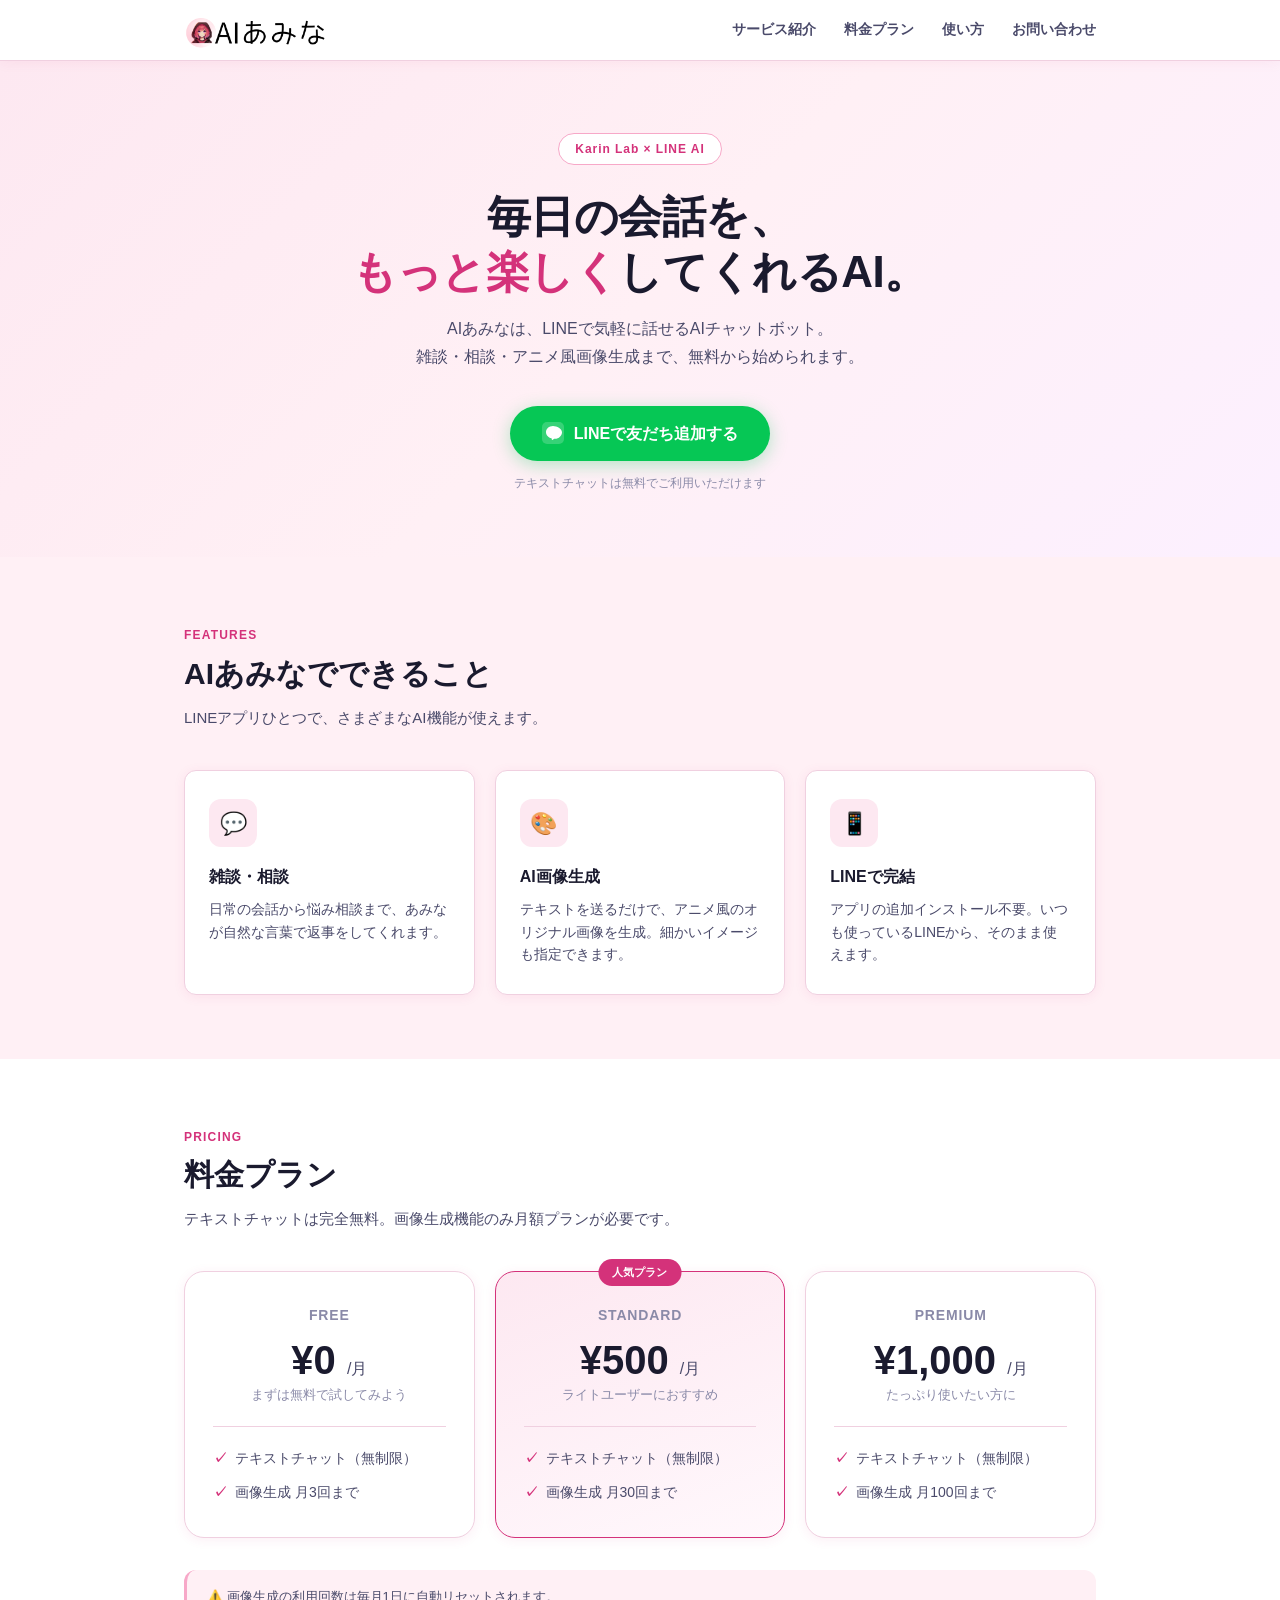
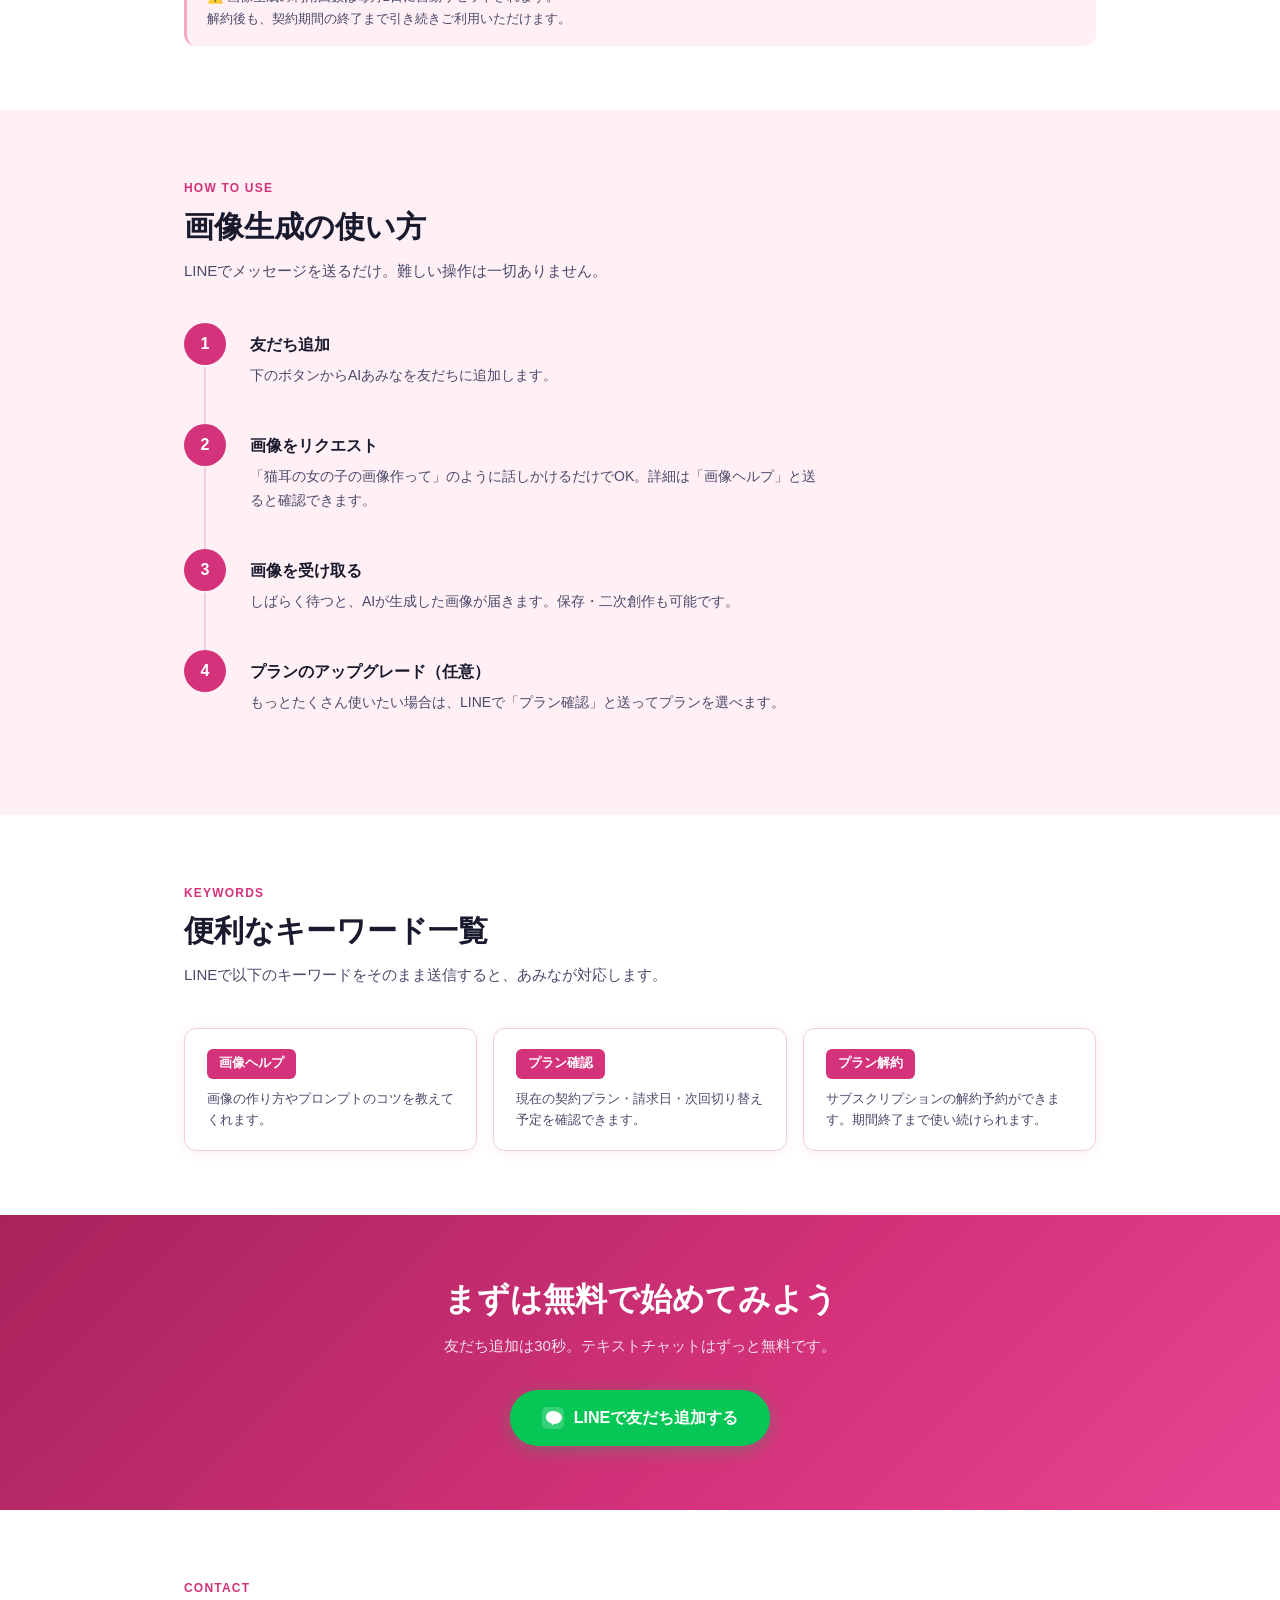
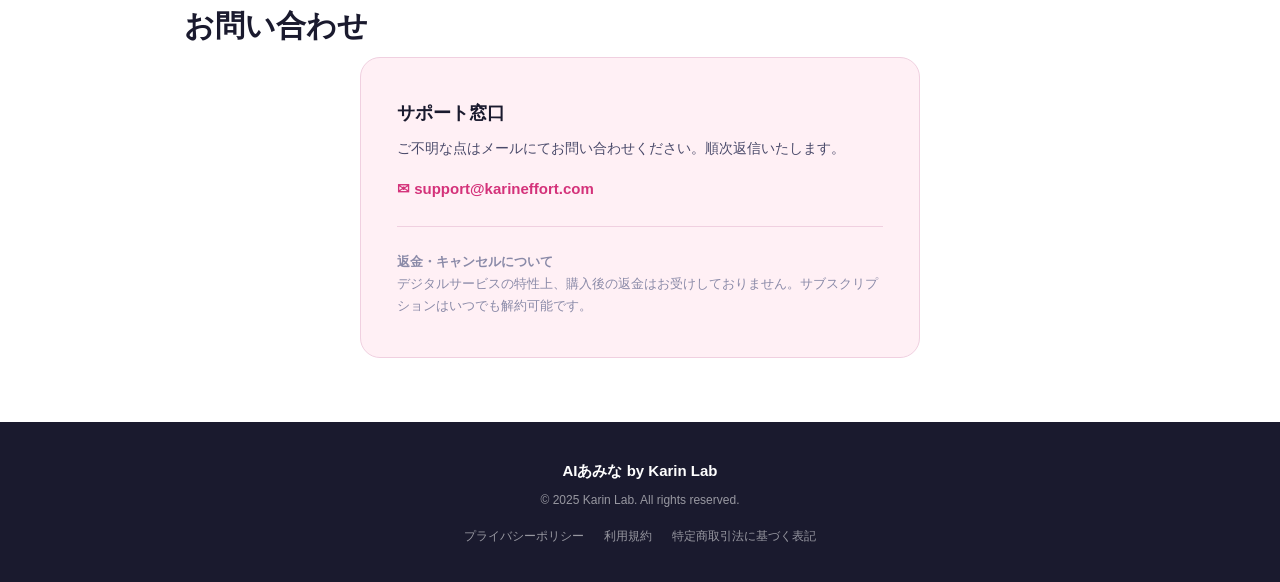
==== commit 79211020: "Fix footer white line, add nav to subpages, center contact, update CLAUDE.md - Fix white line below " ====
--- a/index.html
+++ b/index.html
@@ -47,6 +47,7 @@
   </div>
 </header>
 
+<main class="page-body">
 <!-- ========== Hero ========== -->
 <section class="hero">
   <span class="hero-badge">Karin Lab × LINE AI</span>
@@ -233,6 +234,8 @@
   </div>
 </section>
 
+</main>
+
 <!-- ========== Footer ========== -->
 <footer class="footer">
   <div class="footer-inner">
--- a/style.css
+++ b/style.css
@@ -28,11 +28,13 @@
 
 body {
   font-family: 'Helvetica Neue', Arial, 'Hiragino Kaku Gothic ProN', 'Hiragino Sans', Meiryo, sans-serif;
-  background: var(--white);
+  background: var(--dark);
   color: var(--dark);
   line-height: 1.7;
   font-size: 15px;
 }
+
+.page-body { background: var(--white); display: flow-root; }
 
 a { color: var(--pink); text-decoration: none; }
 a:hover { color: var(--pink-dark); }
@@ -472,6 +474,7 @@
   border-radius: var(--radius-lg);
   padding: 40px 36px;
   max-width: 560px;
+  margin: 0 auto;
 }
 
 .contact-box h3 {
@@ -564,8 +567,8 @@
 /* ---------- Sub-page (法的ページ) ---------- */
 .legal-wrap {
   max-width: 760px;
-  margin: 48px auto 80px;
-  padding: 0 24px;
+  margin: 0 auto;
+  padding: 48px 24px 80px;
 }
 
 .legal-wrap h2 {
@@ -661,5 +664,5 @@
   .law-table th { width: auto; white-space: normal; }
   .law-table th, .law-table td { padding: 10px 12px; }
   .footer-inline-links { gap: 6px 12px; }
-  .legal-wrap { margin-top: 28px; }
-}
+  .legal-wrap { padding-top: 28px; }
+}
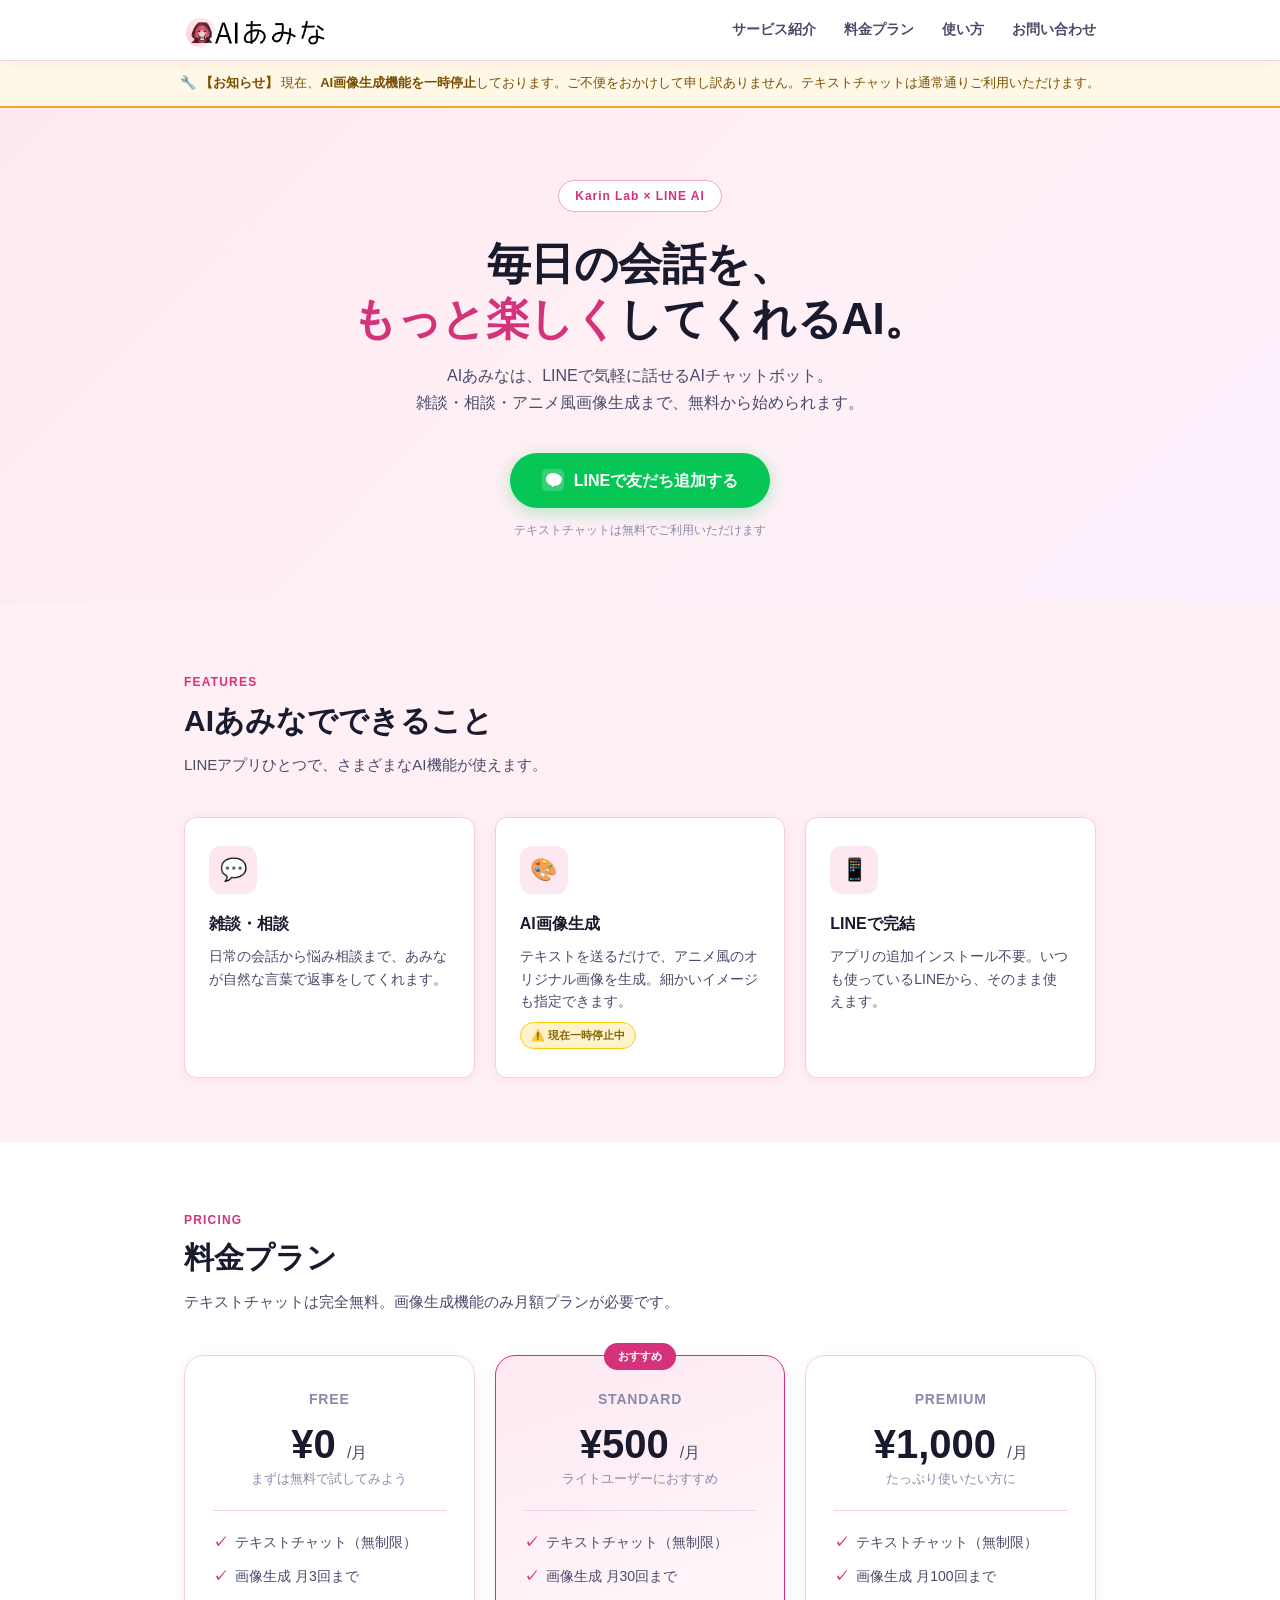
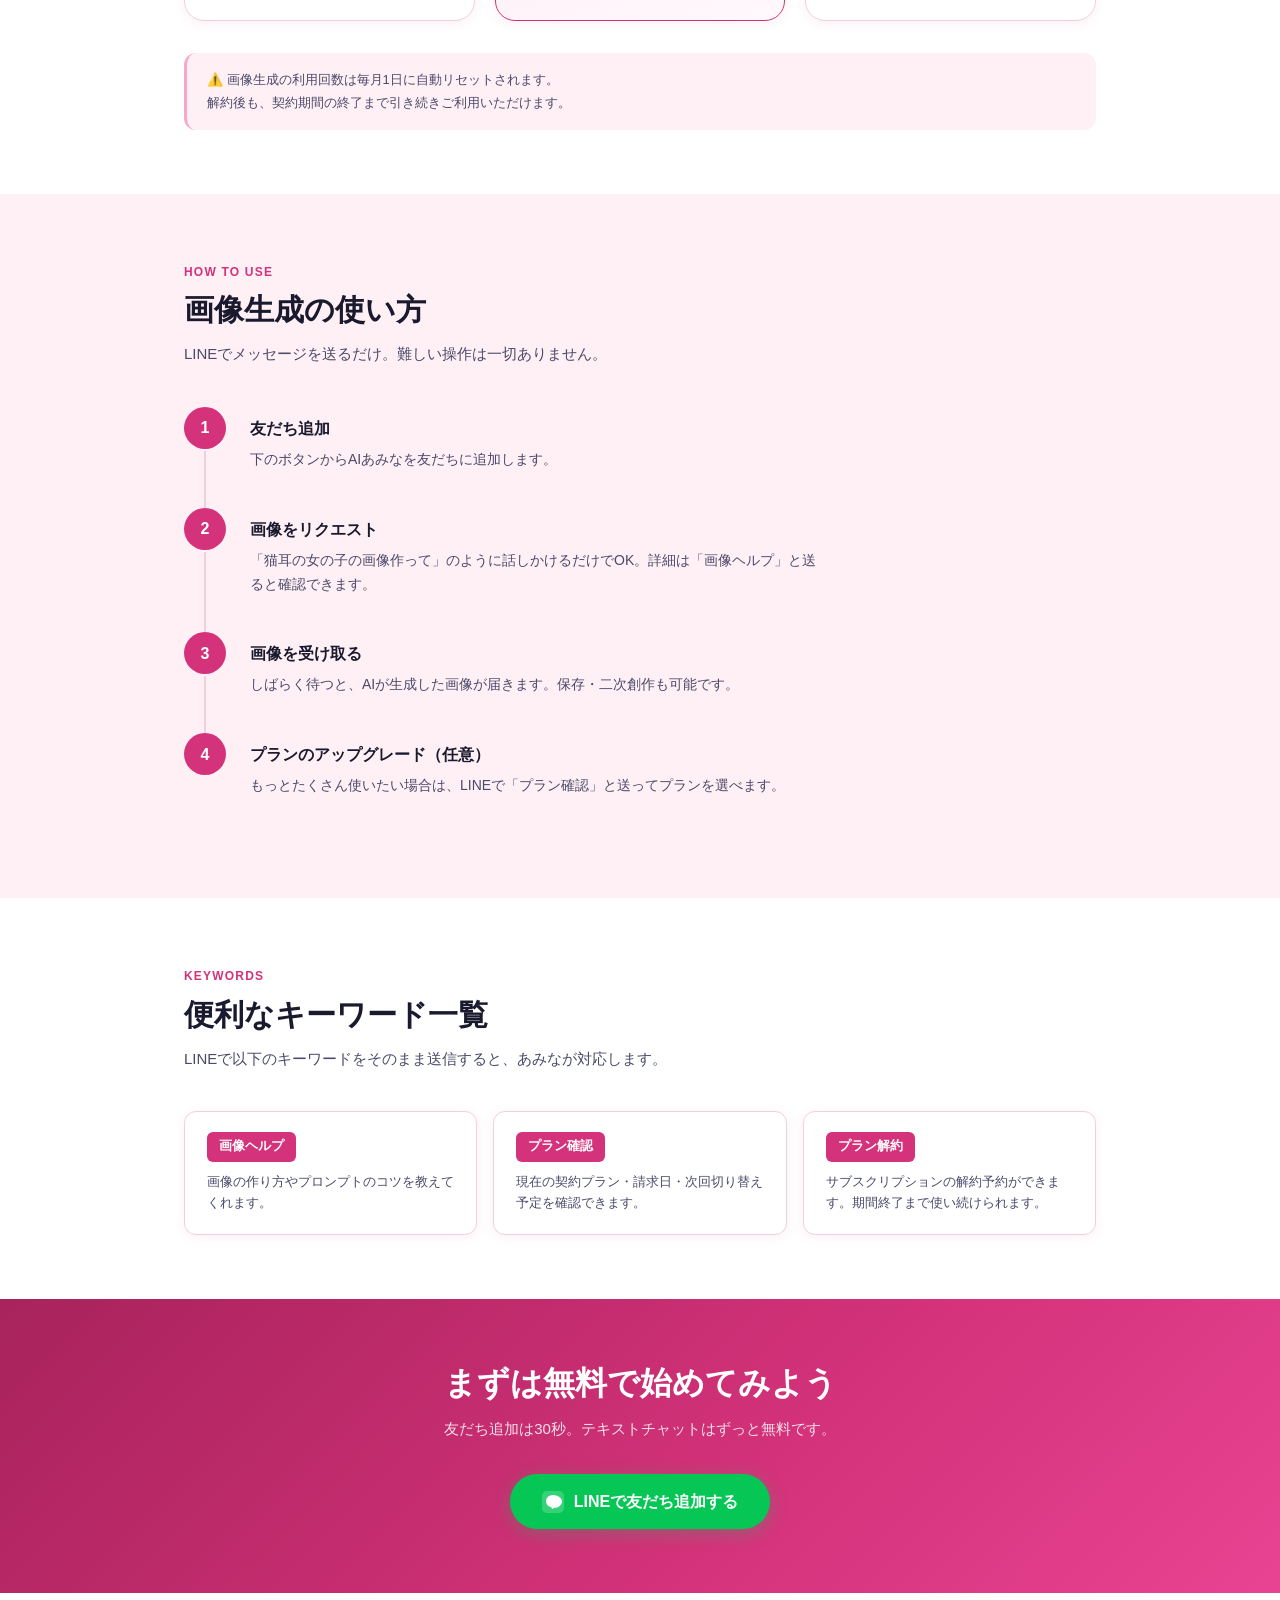
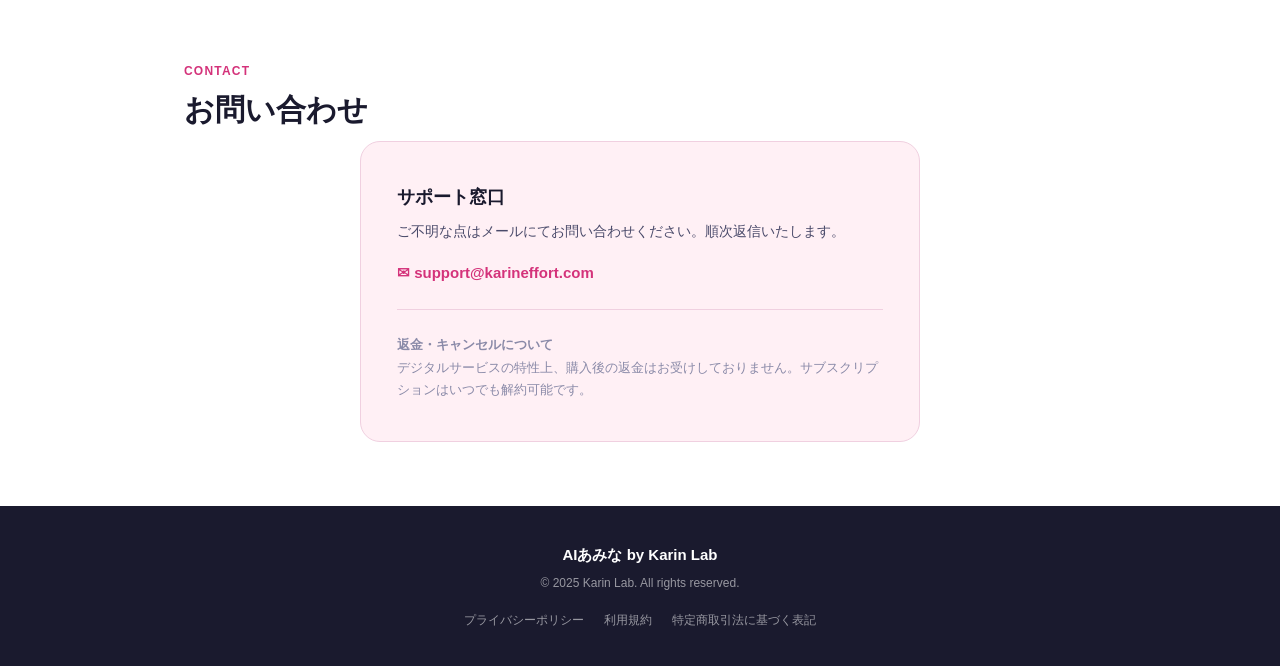
==== commit 6d5496c7: "画像生成一時停止の告知追加、Standardプランバッジ修正 - ページ上部に画像生成一時停止のお知らせバナーを追加 - AI画像生成カードに「現在一時停止中」バッジを追加 - Standardプラン" ====
--- a/index.html
+++ b/index.html
@@ -48,6 +48,11 @@
 </header>
 
 <main class="page-body">
+<!-- ========== Notice Banner ========== -->
+<div class="notice-banner">
+  🔧 <strong>【お知らせ】</strong> 現在、<strong>AI画像生成機能を一時停止</strong>しております。ご不便をおかけして申し訳ありません。テキストチャットは通常通りご利用いただけます。
+</div>
+
 <!-- ========== Hero ========== -->
 <section class="hero">
   <span class="hero-badge">Karin Lab × LINE AI</span>
@@ -87,6 +92,7 @@
         <div class="feature-icon">🎨</div>
         <h3>AI画像生成</h3>
         <p>テキストを送るだけで、アニメ風のオリジナル画像を生成。細かいイメージも指定できます。</p>
+        <span class="feature-unavailable-badge">⚠️ 現在一時停止中</span>
       </div>
       <div class="feature-card">
         <div class="feature-icon">📱</div>
@@ -116,7 +122,7 @@
     </div>
     <!-- 500 -->
     <div class="plan-card featured">
-      <span class="plan-badge">人気プラン</span>
+      <span class="plan-badge">おすすめ</span>
       <p class="plan-name">Standard</p>
       <p class="plan-price">¥500 <span>/月</span></p>
       <p class="plan-unit">ライトユーザーにおすすめ</p>
--- a/style.css
+++ b/style.css
@@ -634,6 +634,32 @@
 
 .law-table td { color: var(--mid); }
 
+/* ---------- Notice Banner ---------- */
+.notice-banner {
+  background: #FFF8E6;
+  border-bottom: 2px solid #F5A623;
+  padding: 12px 20px;
+  text-align: center;
+  font-size: 13px;
+  color: #7A4F00;
+  line-height: 1.6;
+}
+
+.notice-banner strong { font-weight: 700; }
+
+/* Feature card: unavailable badge */
+.feature-unavailable-badge {
+  display: inline-block;
+  background: #FFF3CD;
+  color: #856404;
+  font-size: 11px;
+  font-weight: 700;
+  padding: 3px 10px;
+  border-radius: 999px;
+  border: 1px solid #FFCC00;
+  margin-top: 10px;
+}
+
 /* ---------- Utility ---------- */
 .text-center { text-align: center; }
 
